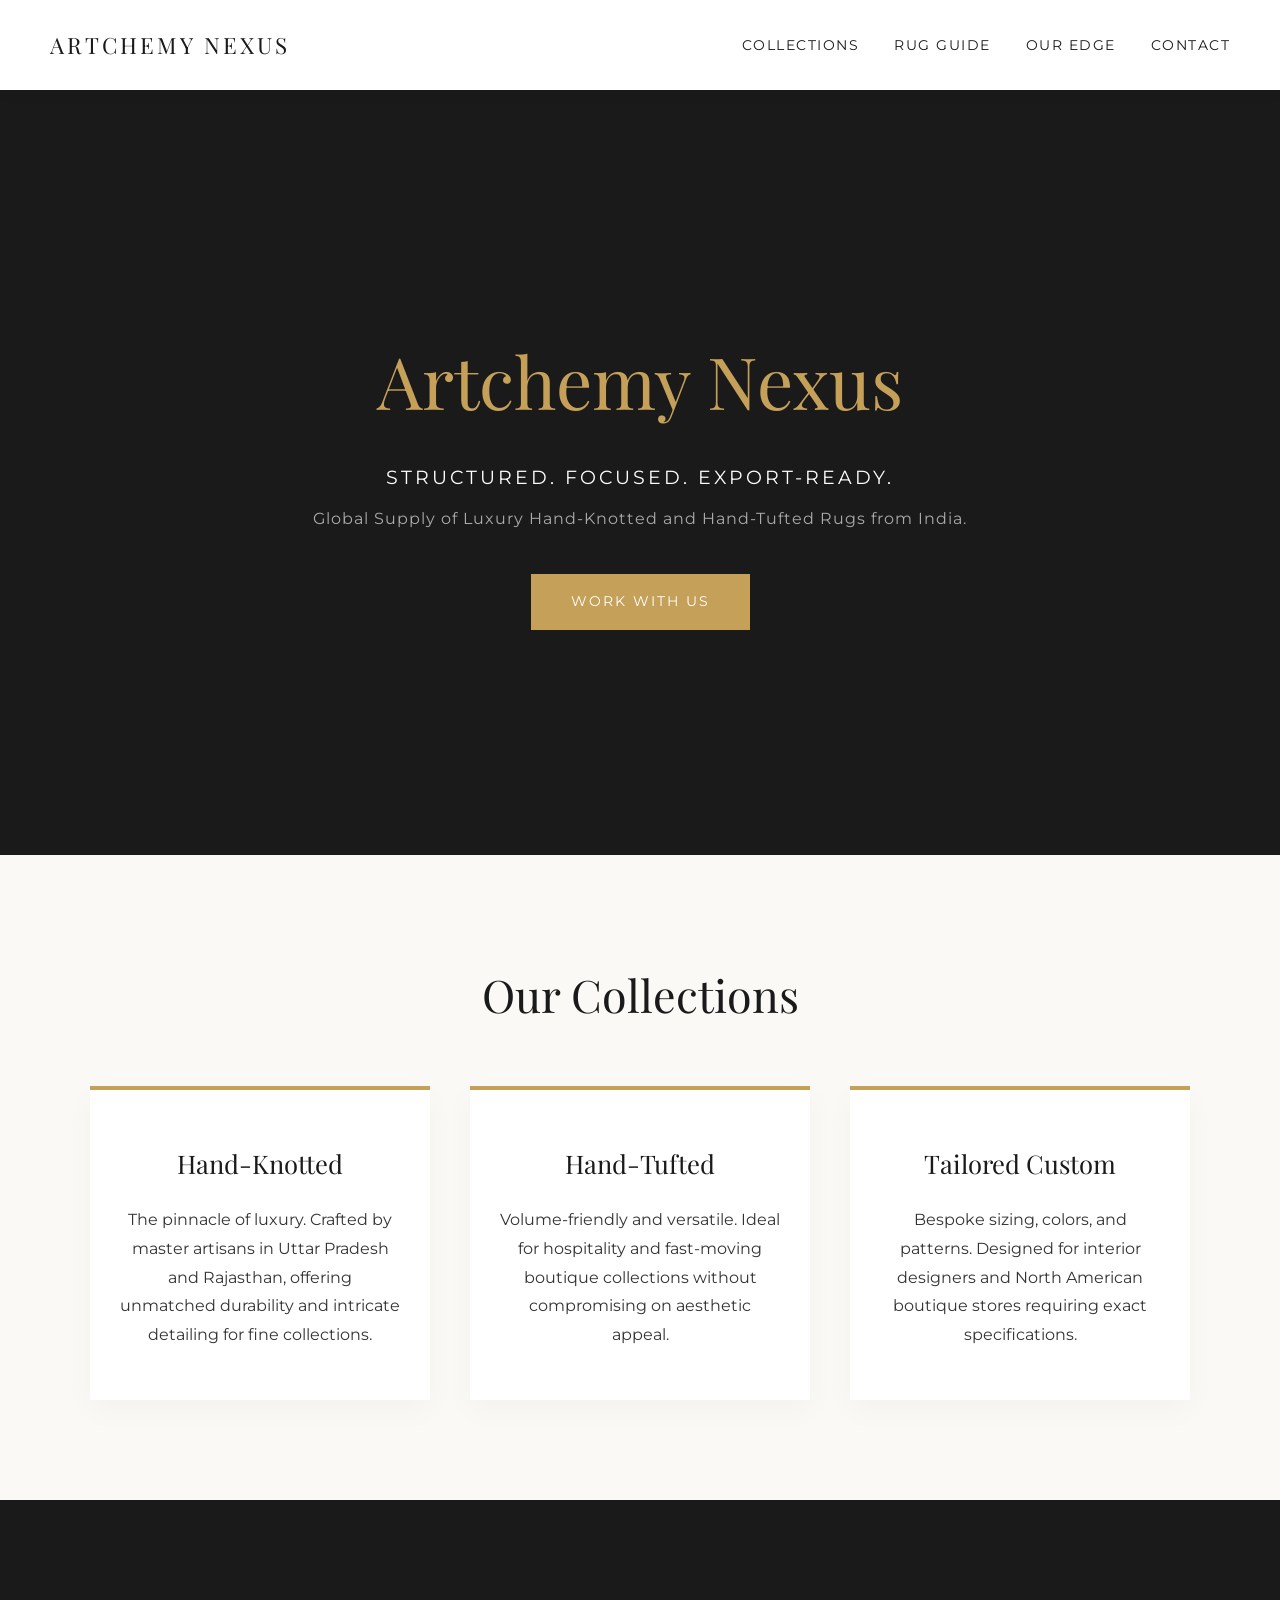
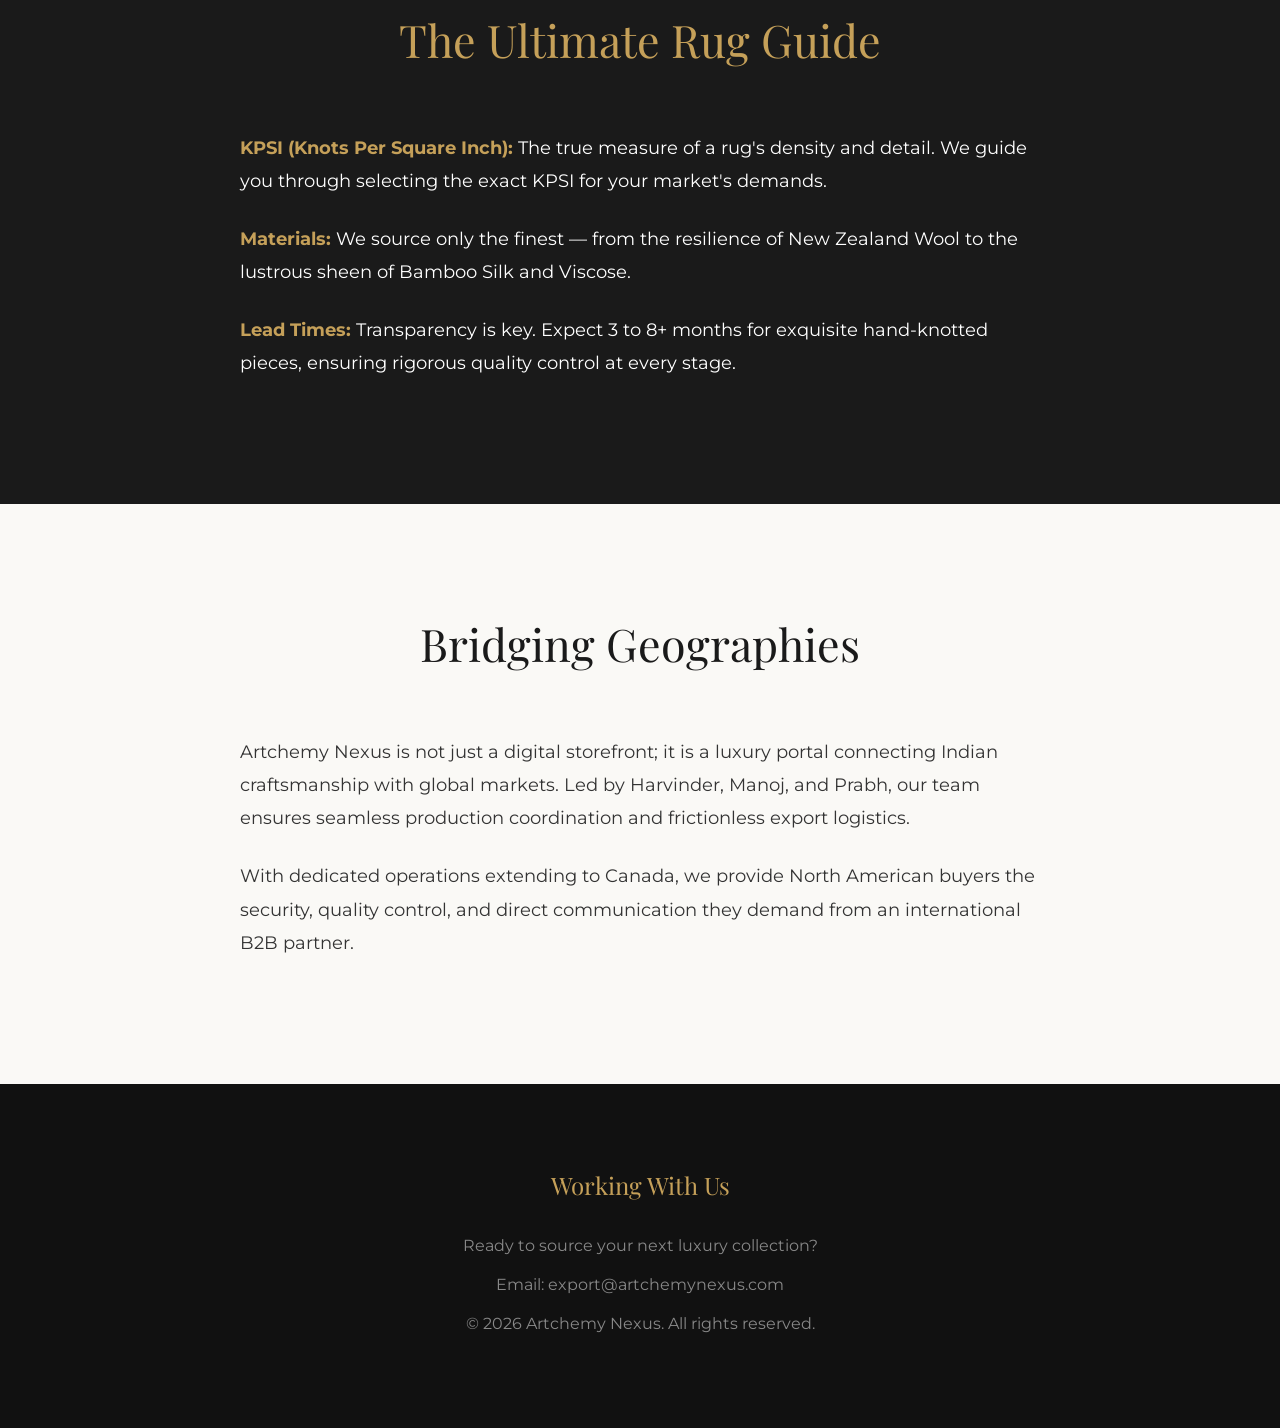
==== index.html @ a1b7ab69 "Added website code" ====
<!DOCTYPE html>
<html lang="en">
<head>
    <meta charset="UTF-8">
    <meta name="viewport" content="width=device-width, initial-scale=1.0">
    <title>Artchemy Nexus | Luxury Carpets & Rugs Exporter</title>
    <link rel="stylesheet" href="style.css">
    <link href="https://fonts.googleapis.com/css2?family=Playfair+Display:ital,wght@0,400;0,600;1,400&family=Montserrat:wght@300;400;500&display=swap" rel="stylesheet">
</head>
<body>
    <!-- Navigation Bar -->
    <nav class="navbar">
        <div class="logo">ARTCHEMY NEXUS</div>
        <ul class="nav-links">
            <li><a href="#collections">Collections</a></li>
            <li><a href="#guide">Rug Guide</a></li>
            <li><a href="#about">Our Edge</a></li>
            <li><a href="#contact">Contact</a></li>
        </ul>
    </nav>

    <!-- Hero Section -->
    <header class="hero">
        <div class="hero-content">
            <h1>Artchemy Nexus</h1>
            <p>Structured. Focused. Export-Ready.</p>
            <p class="subtitle">Global Supply of Luxury Hand-Knotted and Hand-Tufted Rugs from India.</p>
            <a href="#contact" class="btn">Work With Us</a>
        </div>
    </header>

    <!-- Collections Section -->
    <section id="collections" class="section">
        <h2 class="section-title">Our Collections</h2>
        <div class="grid">
            <div class="card">
                <h3>Hand-Knotted</h3>
                <p>The pinnacle of luxury. Crafted by master artisans in Uttar Pradesh and Rajasthan, offering unmatched durability and intricate detailing for fine collections.</p>
            </div>
            <div class="card">
                <h3>Hand-Tufted</h3>
                <p>Volume-friendly and versatile. Ideal for hospitality and fast-moving boutique collections without compromising on aesthetic appeal.</p>
            </div>
            <div class="card">
                <h3>Tailored Custom</h3>
                <p>Bespoke sizing, colors, and patterns. Designed for interior designers and North American boutique stores requiring exact specifications.</p>
            </div>
        </div>
    </section>

    <!-- The Guide Section -->
    <section id="guide" class="section dark-bg">
        <h2 class="section-title">The Ultimate Rug Guide</h2>
        <div class="guide-content">
            <p><strong>KPSI (Knots Per Square Inch):</strong> The true measure of a rug's density and detail. We guide you through selecting the exact KPSI for your market's demands.</p>
            <p><strong>Materials:</strong> We source only the finest — from the resilience of New Zealand Wool to the lustrous sheen of Bamboo Silk and Viscose.</p>
            <p><strong>Lead Times:</strong> Transparency is key. Expect 3 to 8+ months for exquisite hand-knotted pieces, ensuring rigorous quality control at every stage.</p>
        </div>
    </section>

    <!-- About Section -->
    <section id="about" class="section">
        <h2 class="section-title">Bridging Geographies</h2>
        <div class="about-content">
            <p>Artchemy Nexus is not just a digital storefront; it is a luxury portal connecting Indian craftsmanship with global markets. Led by Harvinder, Manoj, and Prabh, our team ensures seamless production coordination and frictionless export logistics.</p>
            <p>With dedicated operations extending to Canada, we provide North American buyers the security, quality control, and direct communication they demand from an international B2B partner.</p>
        </div>
    </section>

    <!-- Footer / Contact -->
    <footer id="contact" class="footer">
        <h2>Working With Us</h2>
        <p>Ready to source your next luxury collection?</p>
        <p>Email: export@artchemynexus.com</p>
        <p>&copy; 2026 Artchemy Nexus. All rights reserved.</p>
    </footer>
</body>
</html>
---- style.css ----
/* Core Settings */
:root {
    --primary: #1a1a1a;
    --gold: #c5a059;
    --bg-light: #faf9f6;
    --text-dark: #333333;
}

* {
    margin: 0;
    padding: 0;
    box-sizing: border-box;
    scroll-behavior: smooth;
}

body {
    font-family: 'Montserrat', sans-serif;
    color: var(--text-dark);
    background-color: var(--bg-light);
    line-height: 1.8;
}

h1, h2, h3, .logo {
    font-family: 'Playfair Display', serif;
    font-weight: 400;
}

/* Navigation */
.navbar {
    display: flex;
    justify-content: space-between;
    align-items: center;
    padding: 25px 50px;
    background-color: #fff;
    position: sticky;
    top: 0;
    z-index: 1000;
    box-shadow: 0 2px 15px rgba(0,0,0,0.05);
}

.logo {
    font-size: 1.4rem;
    letter-spacing: 3px;
    color: var(--primary);
}

.nav-links {
    list-style: none;
    display: flex;
    gap: 35px;
}

.nav-links a {
    text-decoration: none;
    color: var(--primary);
    font-size: 0.85rem;
    text-transform: uppercase;
    letter-spacing: 1.5px;
    transition: color 0.3s;
}

.nav-links a:hover { color: var(--gold); }

/* Hero Section */
.hero {
    height: 85vh;
    background-color: var(--primary);
    color: #fff;
    display: flex;
    align-items: center;
    justify-content: center;
    text-align: center;
    padding: 20px;
}

.hero-content h1 {
    font-size: 4.5rem;
    margin-bottom: 15px;
    color: var(--gold);
}

.hero-content p {
    font-size: 1.2rem;
    margin-bottom: 10px;
    letter-spacing: 3px;
    text-transform: uppercase;
}

.hero-content .subtitle {
    font-size: 1rem;
    margin-bottom: 40px;
    color: #aaaaaa;
    letter-spacing: 1px;
    text-transform: none;
}

.btn {
    display: inline-block;
    padding: 15px 40px;
    background-color: var(--gold);
    color: #fff;
    text-decoration: none;
    text-transform: uppercase;
    letter-spacing: 2px;
    font-size: 0.9rem;
    transition: background 0.3s;
}

.btn:hover { background-color: #a68446; }

/* General Sections */
.section {
    padding: 100px 50px;
    max-width: 1200px;
    margin: 0 auto;
    text-align: center;
}

.section-title {
    font-size: 2.8rem;
    margin-bottom: 50px;
    color: var(--primary);
}

.dark-bg {
    background-color: var(--primary);
    color: #fff;
    max-width: 100%;
}

.dark-bg .section-title { color: var(--gold); }

/* Layout Grid */
.grid {
    display: flex;
    gap: 40px;
    justify-content: center;
    flex-wrap: wrap;
}

.card {
    background: #fff;
    padding: 50px 30px;
    flex: 1;
    min-width: 300px;
    box-shadow: 0 10px 30px rgba(0,0,0,0.03);
    border-top: 4px solid var(--gold);
    transition: transform 0.3s;
}

.card:hover { transform: translateY(-5px); }

.card h3 {
    font-size: 1.6rem;
    margin-bottom: 20px;
    color: var(--primary);
}

/* Content Blocks */
.guide-content, .about-content {
    max-width: 800px;
    margin: 0 auto;
    text-align: left;
}

.guide-content p, .about-content p {
    margin-bottom: 25px;
    font-size: 1.15rem;
}

.guide-content strong { color: var(--gold); }

/* Footer */
.footer {
    background-color: #111;
    color: #fff;
    text-align: center;
    padding: 80px 20px;
}

.footer h2 {
    color: var(--gold);
    margin-bottom: 25px;
}

.footer p { color: #888; margin-bottom: 10px; }

/* Mobile Formatting */
@media (max-width: 768px) {
    .navbar { flex-direction: column; gap: 20px; padding: 20px; }
    .hero-content h1 { font-size: 3rem; }
    .section { padding: 60px 20px; }
}
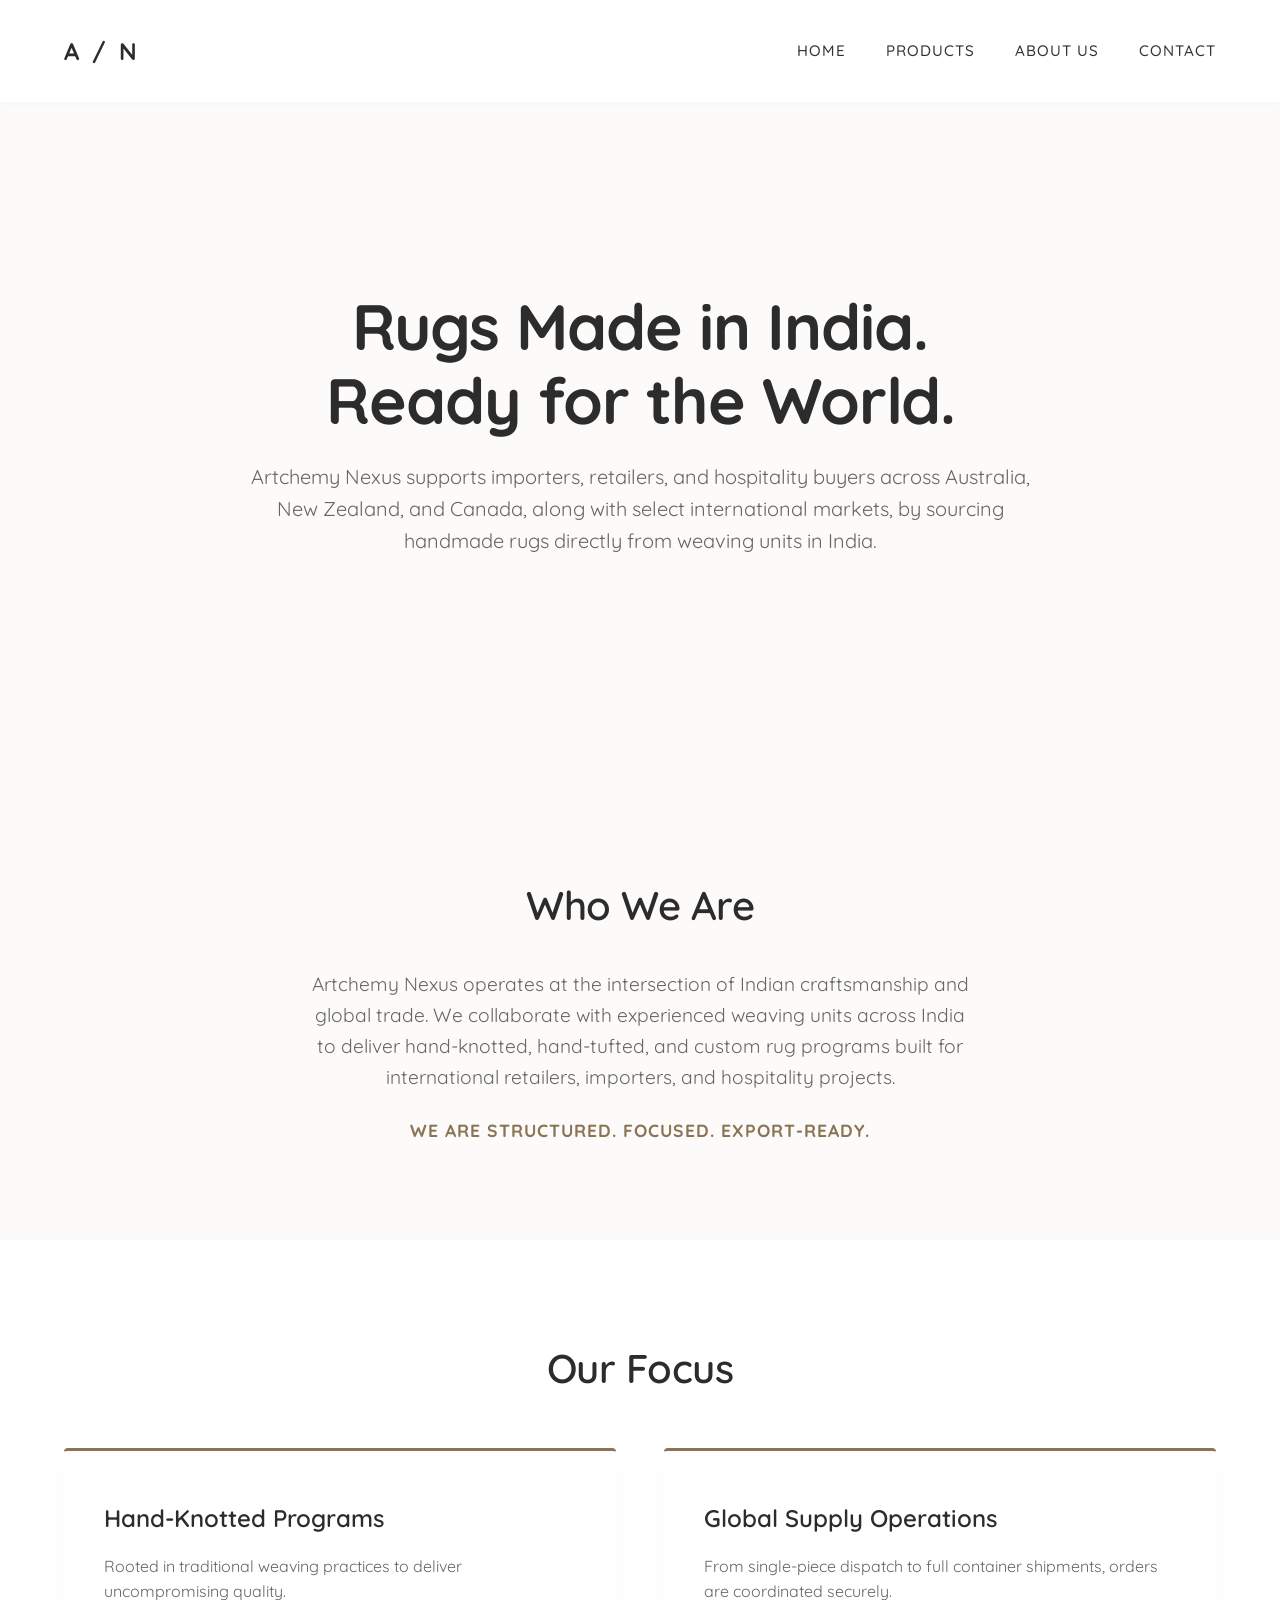
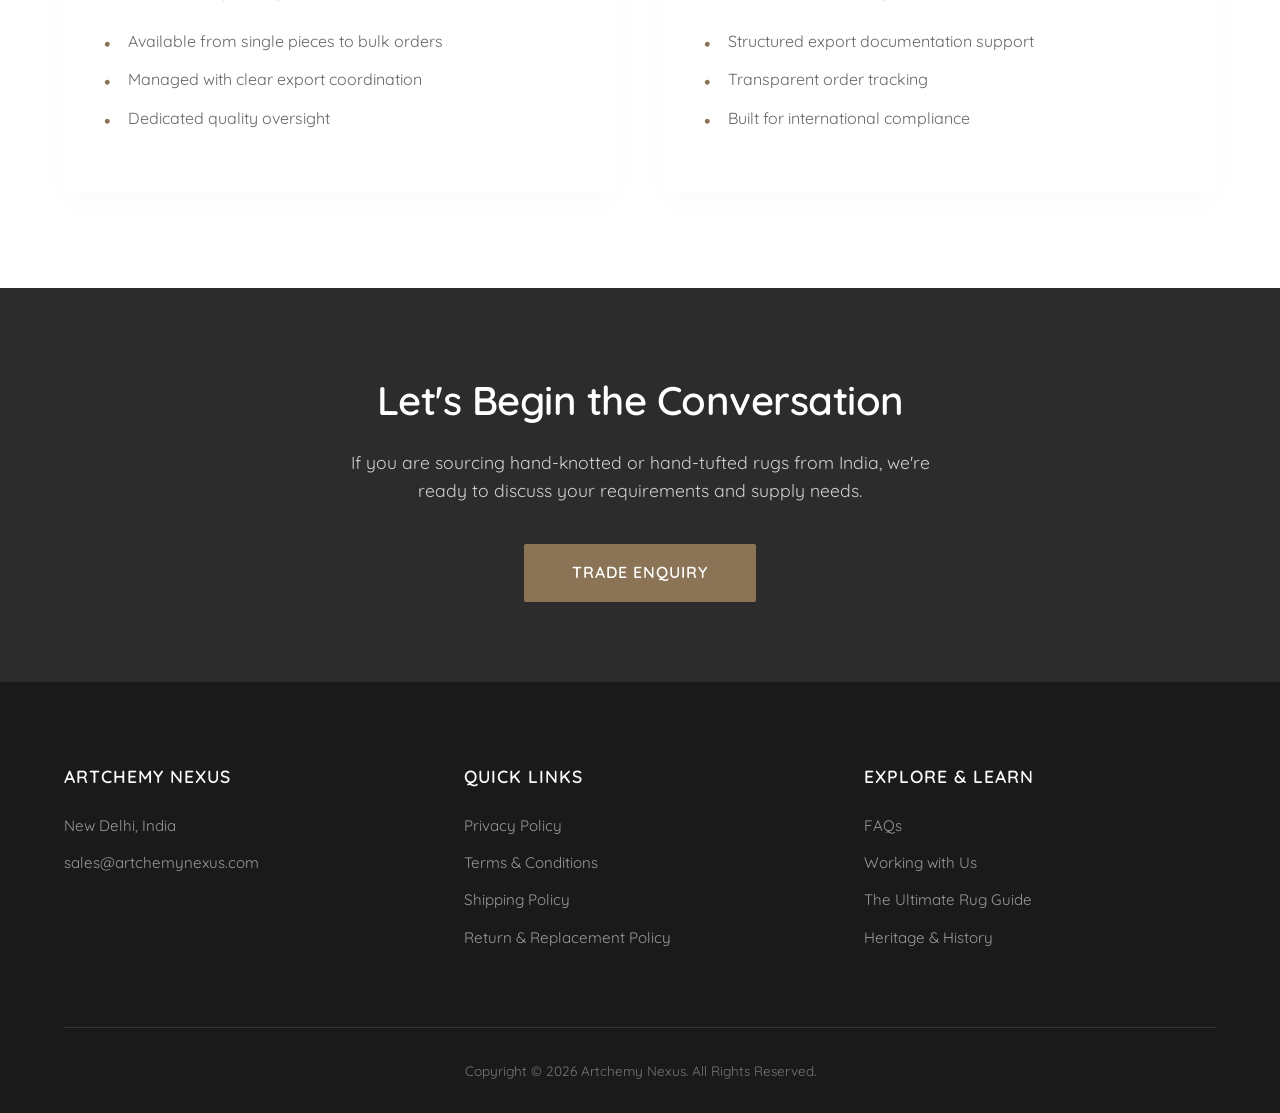
==== commit 419b00d2: "About page Homepage" ====
--- a/index.html
+++ b/index.html
@@ -3,76 +3,342 @@
 <head>
     <meta charset="UTF-8">
     <meta name="viewport" content="width=device-width, initial-scale=1.0">
-    <title>Artchemy Nexus | Luxury Carpets & Rugs Exporter</title>
-    <link rel="stylesheet" href="style.css">
-    <link href="https://fonts.googleapis.com/css2?family=Playfair+Display:ital,wght@0,400;0,600;1,400&family=Montserrat:wght@300;400;500&display=swap" rel="stylesheet">
+    <title>Indian Carpet & Rug Exporter | Artchemy Nexus</title>
+    
+    <link rel="preconnect" href="https://fonts.googleapis.com">
+    <link rel="preconnect" href="https://fonts.gstatic.com" crossorigin>
+    <link href="https://fonts.googleapis.com/css2?family=Quicksand:wght@300;400;500;600;700&display=swap" rel="stylesheet">
+    
+    <style>
+        /* Base Variables for a Luxury Aesthetic */
+        :root {
+            --primary-color: #2c2c2c; /* Deep Charcoal */
+            --secondary-color: #fcfbf9; /* Warm Off-White */
+            --accent-color: #8b7355; /* Sophisticated Bronze/Gold */
+            --text-color: #333333;
+            --light-text: #666666;
+        }
+
+        * {
+            margin: 0;
+            padding: 0;
+            box-sizing: border-box;
+            font-family: 'Quicksand', sans-serif;
+        }
+
+        body {
+            background-color: var(--secondary-color);
+            color: var(--text-color);
+            line-height: 1.6;
+            -webkit-font-smoothing: antialiased;
+        }
+
+        /* Navigation */
+        header {
+            display: flex;
+            justify-content: space-between;
+            align-items: center;
+            padding: 2rem 5%;
+            background-color: #ffffff;
+            box-shadow: 0 1px 5px rgba(0,0,0,0.03);
+            position: sticky;
+            top: 0;
+            z-index: 1000;
+        }
+
+        .logo {
+            font-size: 1.5rem;
+            font-weight: 700;
+            letter-spacing: 3px;
+            color: var(--primary-color);
+            text-decoration: none;
+        }
+
+        nav ul {
+            display: flex;
+            list-style: none;
+            gap: 2.5rem;
+        }
+
+        nav a {
+            text-decoration: none;
+            color: var(--text-color);
+            font-weight: 500;
+            font-size: 0.95rem;
+            text-transform: uppercase;
+            letter-spacing: 1px;
+            transition: color 0.3s ease;
+        }
+
+        nav a:hover {
+            color: var(--accent-color);
+        }
+
+        /* Hero Section */
+        .hero {
+            height: 75vh;
+            display: flex;
+            flex-direction: column;
+            justify-content: center;
+            align-items: center;
+            text-align: center;
+            padding: 0 5%;
+            /* A subtle gradient overlay - you can add a background image of your rugs in the URL below */
+            background: linear-gradient(rgba(252, 251, 249, 0.85), rgba(252, 251, 249, 0.85)), url('hero-bg.jpg') center/cover;
+        }
+
+        .hero h1 {
+            font-size: 4rem;
+            font-weight: 700;
+            color: var(--primary-color);
+            margin-bottom: 1.5rem;
+            max-width: 900px;
+            line-height: 1.15;
+            letter-spacing: -1px;
+        }
+
+        .hero p {
+            font-size: 1.25rem;
+            font-weight: 400;
+            color: var(--light-text);
+            max-width: 800px;
+            margin-bottom: 2rem;
+        }
+
+        /* Standard Sections */
+        section {
+            padding: 6rem 5%;
+        }
+
+        h2 {
+            font-size: 2.5rem;
+            font-weight: 600;
+            margin-bottom: 2rem;
+            color: var(--primary-color);
+            text-align: center;
+            letter-spacing: -0.5px;
+        }
+
+        h3 {
+            font-size: 1.5rem;
+            font-weight: 600;
+            margin-bottom: 1rem;
+            color: var(--primary-color);
+        }
+
+        .text-center {
+            text-align: center;
+            max-width: 800px;
+            margin: 0 auto;
+        }
+
+        /* Features/Focus Grid */
+        .features-grid {
+            display: grid;
+            grid-template-columns: repeat(auto-fit, minmax(350px, 1fr));
+            gap: 3rem;
+            margin-top: 3rem;
+            max-width: 1200px;
+            margin-inline: auto;
+        }
+
+        .feature-card {
+            background: #ffffff;
+            padding: 3rem 2.5rem;
+            border-radius: 4px;
+            box-shadow: 0 10px 30px rgba(0,0,0,0.02);
+            border-top: 3px solid var(--accent-color);
+            transition: transform 0.3s ease;
+        }
+
+        .feature-card:hover {
+            transform: translateY(-5px);
+        }
+
+        .feature-card ul {
+            list-style-type: none;
+            margin-top: 1.5rem;
+            color: var(--light-text);
+        }
+
+        .feature-card li {
+            margin-bottom: 0.8rem;
+            position: relative;
+            padding-left: 1.5rem;
+        }
+
+        .feature-card li::before {
+            content: "•";
+            color: var(--accent-color);
+            position: absolute;
+            left: 0;
+            font-size: 1.2rem;
+        }
+
+        /* Call to Action Section */
+        .cta-section {
+            background-color: var(--primary-color);
+            color: #ffffff;
+            text-align: center;
+            padding: 5rem 5%;
+        }
+
+        .cta-section h2 {
+            color: #ffffff;
+            margin-bottom: 1rem;
+        }
+
+        .cta-section p {
+            color: #d1d1d1;
+            font-size: 1.1rem;
+            max-width: 600px;
+            margin: 0 auto 2.5rem;
+        }
+
+        .btn {
+            display: inline-block;
+            padding: 1rem 3rem;
+            background-color: var(--accent-color);
+            color: #ffffff;
+            text-decoration: none;
+            font-weight: 600;
+            letter-spacing: 1px;
+            text-transform: uppercase;
+            border-radius: 2px;
+            transition: background-color 0.3s ease;
+        }
+
+        .btn:hover {
+            background-color: #725e44;
+        }
+
+        /* Footer */
+        footer {
+            background-color: #1a1a1a;
+            color: #ffffff;
+            padding: 5rem 5% 2rem;
+        }
+
+        .footer-grid {
+            display: grid;
+            grid-template-columns: repeat(auto-fit, minmax(200px, 1fr));
+            gap: 3rem;
+            max-width: 1200px;
+            margin: 0 auto 4rem;
+        }
+
+        .footer-col h4 {
+            font-size: 1.1rem;
+            font-weight: 600;
+            margin-bottom: 1.5rem;
+            color: var(--secondary-color);
+            letter-spacing: 1px;
+            text-transform: uppercase;
+        }
+
+        .footer-col a, .footer-col p {
+            color: #999999;
+            text-decoration: none;
+            display: block;
+            margin-bottom: 0.8rem;
+            font-size: 0.95rem;
+            transition: color 0.3s ease;
+        }
+
+        .footer-col a:hover {
+            color: var(--accent-color);
+        }
+
+        .copyright {
+            text-align: center;
+            padding-top: 2rem;
+            border-top: 1px solid #333333;
+            color: #777777;
+            font-size: 0.85rem;
+        }
+    </style>
 </head>
 <body>
-    <!-- Navigation Bar -->
-    <nav class="navbar">
-        <div class="logo">ARTCHEMY NEXUS</div>
-        <ul class="nav-links">
-            <li><a href="#collections">Collections</a></li>
-            <li><a href="#guide">Rug Guide</a></li>
-            <li><a href="#about">Our Edge</a></li>
-            <li><a href="#contact">Contact</a></li>
-        </ul>
-    </nav>
-
-    <!-- Hero Section -->
-    <header class="hero">
-        <div class="hero-content">
-            <h1>Artchemy Nexus</h1>
-            <p>Structured. Focused. Export-Ready.</p>
-            <p class="subtitle">Global Supply of Luxury Hand-Knotted and Hand-Tufted Rugs from India.</p>
-            <a href="#contact" class="btn">Work With Us</a>
-        </div>
+
+    <header>
+        <a href="#" class="logo">A / N</a>
+        <nav>
+            <ul>
+                <li><a href="#">Home</a></li>
+                <li><a href="#">Products</a></li>
+                <li><a href="#">About Us</a></li>
+                <li><a href="#">Contact</a></li>
+            </ul>
+        </nav>
     </header>
 
-    <!-- Collections Section -->
-    <section id="collections" class="section">
-        <h2 class="section-title">Our Collections</h2>
-        <div class="grid">
-            <div class="card">
-                <h3>Hand-Knotted</h3>
-                <p>The pinnacle of luxury. Crafted by master artisans in Uttar Pradesh and Rajasthan, offering unmatched durability and intricate detailing for fine collections.</p>
-            </div>
-            <div class="card">
-                <h3>Hand-Tufted</h3>
-                <p>Volume-friendly and versatile. Ideal for hospitality and fast-moving boutique collections without compromising on aesthetic appeal.</p>
-            </div>
-            <div class="card">
-                <h3>Tailored Custom</h3>
-                <p>Bespoke sizing, colors, and patterns. Designed for interior designers and North American boutique stores requiring exact specifications.</p>
+    <section class="hero">
+        <h1>Rugs Made in India.<br>Ready for the World.</h1>
+        <p>Artchemy Nexus supports importers, retailers, and hospitality buyers across Australia, New Zealand, and Canada, along with select international markets, by sourcing handmade rugs directly from weaving units in India.</p>
+    </section>
+
+    <section id="about" class="text-center">
+        <h2>Who We Are</h2>
+        <p style="color: var(--light-text); font-size: 1.2rem; margin-bottom: 1.5rem;">Artchemy Nexus operates at the intersection of Indian craftsmanship and global trade. We collaborate with experienced weaving units across India to deliver hand-knotted, hand-tufted, and custom rug programs built for international retailers, importers, and hospitality projects.</p>
+        <p style="font-weight: 700; color: var(--accent-color); font-size: 1.1rem; letter-spacing: 1px; text-transform: uppercase;">We are structured. Focused. Export-ready.</p>
+    </section>
+
+    <section id="focus" style="background-color: #ffffff;">
+        <h2>Our Focus</h2>
+        <div class="features-grid">
+            <div class="feature-card">
+                <h3>Hand-Knotted Programs</h3>
+                <p style="color: var(--light-text); margin-bottom: 1rem;">Rooted in traditional weaving practices to deliver uncompromising quality.</p>
+                <ul>
+                    <li>Available from single pieces to bulk orders</li>
+                    <li>Managed with clear export coordination</li>
+                    <li>Dedicated quality oversight</li>
+                </ul>
+            </div>
+            <div class="feature-card">
+                <h3>Global Supply Operations</h3>
+                <p style="color: var(--light-text); margin-bottom: 1rem;">From single-piece dispatch to full container shipments, orders are coordinated securely.</p>
+                <ul>
+                    <li>Structured export documentation support</li>
+                    <li>Transparent order tracking</li>
+                    <li>Built for international compliance</li>
+                </ul>
             </div>
         </div>
     </section>
 
-    <!-- The Guide Section -->
-    <section id="guide" class="section dark-bg">
-        <h2 class="section-title">The Ultimate Rug Guide</h2>
-        <div class="guide-content">
-            <p><strong>KPSI (Knots Per Square Inch):</strong> The true measure of a rug's density and detail. We guide you through selecting the exact KPSI for your market's demands.</p>
-            <p><strong>Materials:</strong> We source only the finest — from the resilience of New Zealand Wool to the lustrous sheen of Bamboo Silk and Viscose.</p>
-            <p><strong>Lead Times:</strong> Transparency is key. Expect 3 to 8+ months for exquisite hand-knotted pieces, ensuring rigorous quality control at every stage.</p>
+    <section class="cta-section">
+        <h2>Let's Begin the Conversation</h2>
+        <p>If you are sourcing hand-knotted or hand-tufted rugs from India, we're ready to discuss your requirements and supply needs.</p>
+        <a href="mailto:sales@artchemynexus.com" class="btn">Trade Enquiry</a>
+    </section>
+
+    <footer>
+        <div class="footer-grid">
+            <div class="footer-col">
+                <h4>Artchemy Nexus</h4>
+                <p>New Delhi, India</p>
+                <p>sales@artchemynexus.com</p>
+            </div>
+            <div class="footer-col">
+                <h4>Quick Links</h4>
+                <a href="#">Privacy Policy</a>
+                <a href="#">Terms & Conditions</a>
+                <a href="#">Shipping Policy</a>
+                <a href="#">Return & Replacement Policy</a>
+            </div>
+            <div class="footer-col">
+                <h4>Explore & Learn</h4>
+                <a href="#">FAQs</a>
+                <a href="#">Working with Us</a>
+                <a href="#">The Ultimate Rug Guide</a>
+                <a href="#">Heritage & History</a>
+            </div>
         </div>
-    </section>
-
-    <!-- About Section -->
-    <section id="about" class="section">
-        <h2 class="section-title">Bridging Geographies</h2>
-        <div class="about-content">
-            <p>Artchemy Nexus is not just a digital storefront; it is a luxury portal connecting Indian craftsmanship with global markets. Led by Harvinder, Manoj, and Prabh, our team ensures seamless production coordination and frictionless export logistics.</p>
-            <p>With dedicated operations extending to Canada, we provide North American buyers the security, quality control, and direct communication they demand from an international B2B partner.</p>
+        <div class="copyright">
+            <p>Copyright &copy; 2026 Artchemy Nexus. All Rights Reserved.</p>
         </div>
-    </section>
-
-    <!-- Footer / Contact -->
-    <footer id="contact" class="footer">
-        <h2>Working With Us</h2>
-        <p>Ready to source your next luxury collection?</p>
-        <p>Email: export@artchemynexus.com</p>
-        <p>&copy; 2026 Artchemy Nexus. All rights reserved.</p>
     </footer>
+
 </body>
 </html>
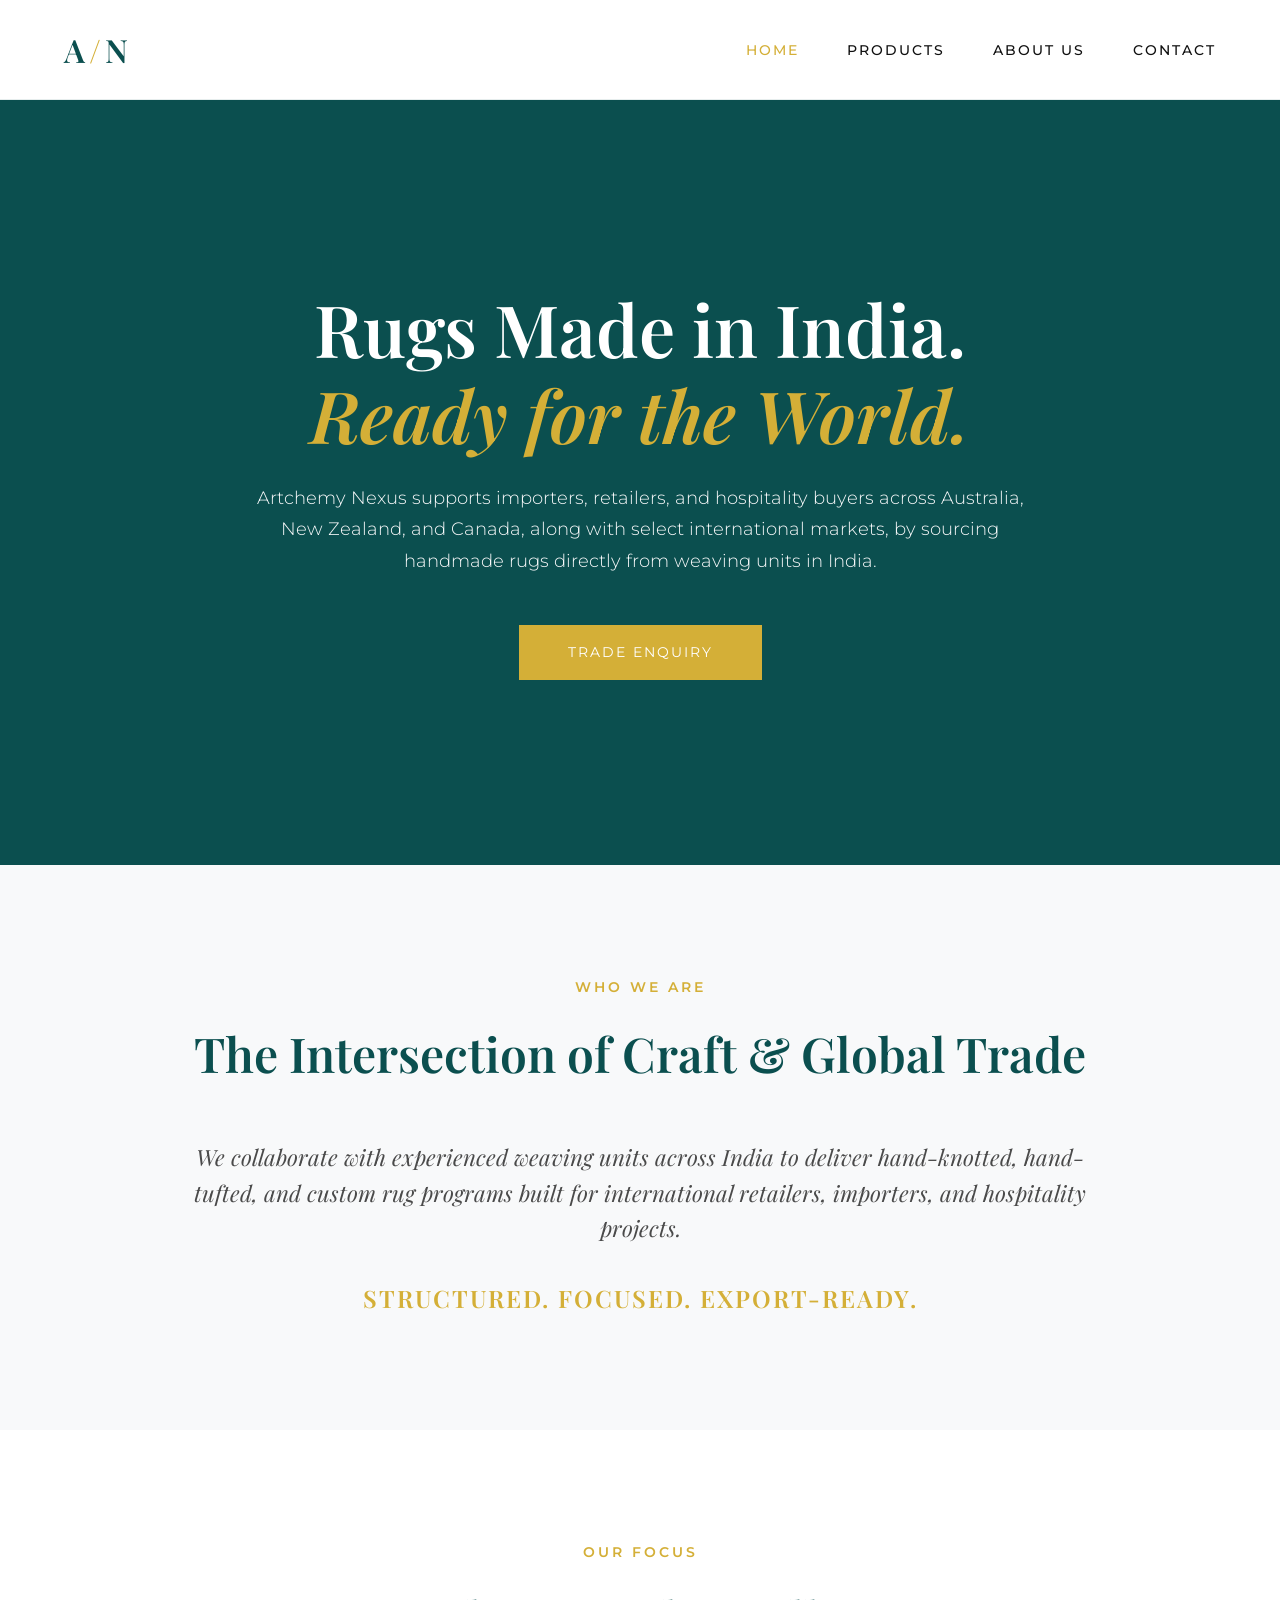
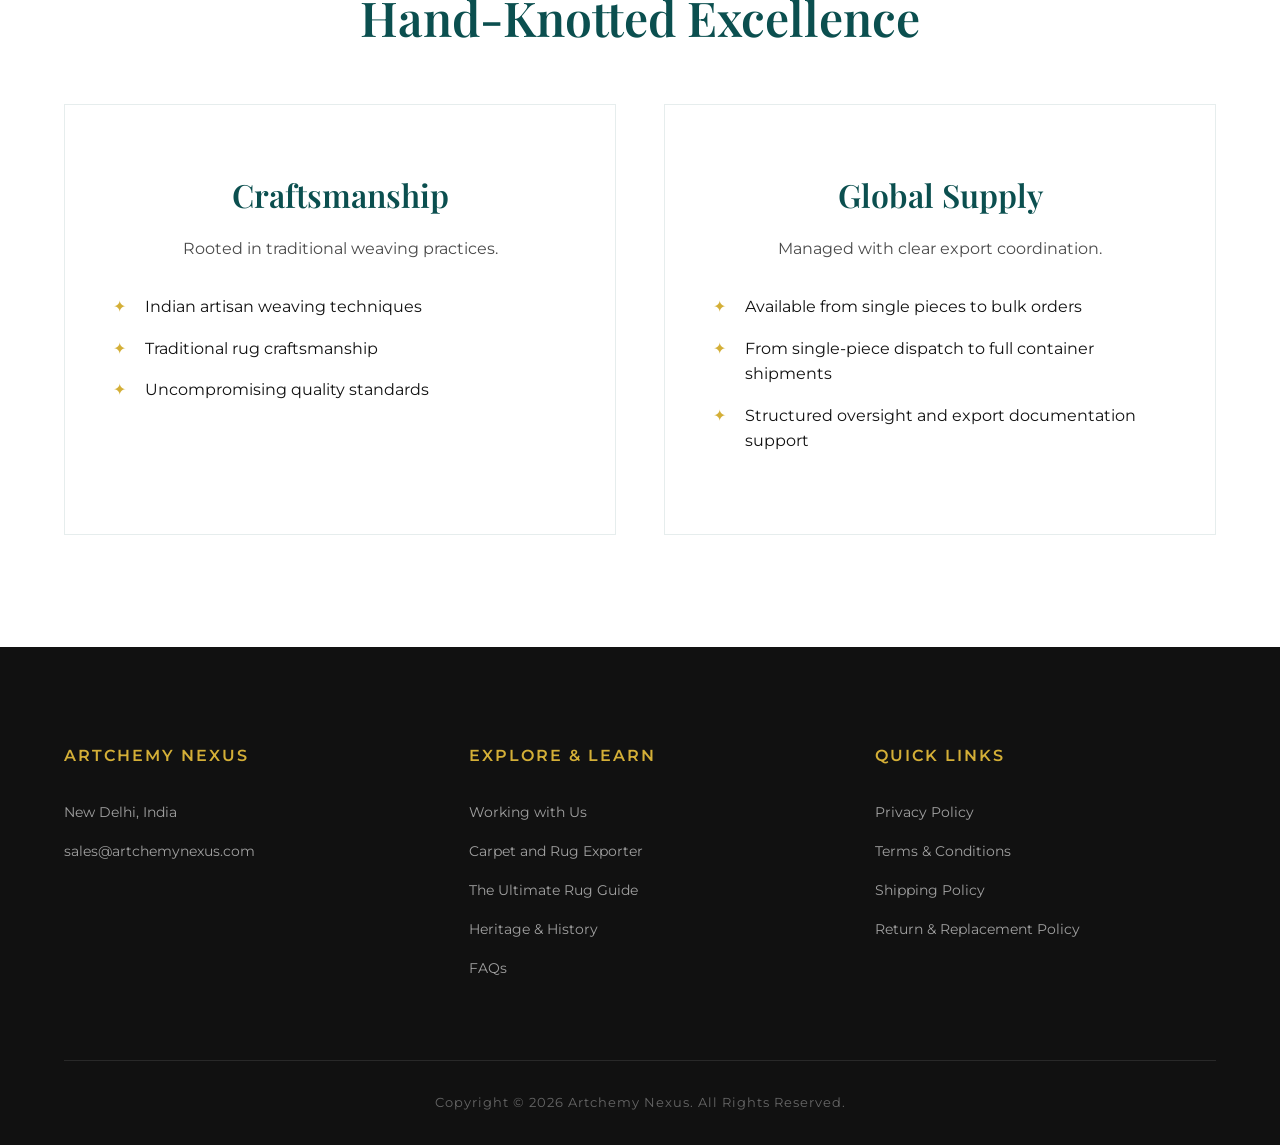
==== commit 2efce322: "new homepage after new style.css file" ====
--- a/index.html
+++ b/index.html
@@ -5,320 +5,87 @@
     <meta name="viewport" content="width=device-width, initial-scale=1.0">
     <title>Indian Carpet & Rug Exporter | Artchemy Nexus</title>
     
+    <!-- Luxury Fonts Import (Playfair Display & Montserrat) -->
     <link rel="preconnect" href="https://fonts.googleapis.com">
     <link rel="preconnect" href="https://fonts.gstatic.com" crossorigin>
-    <link href="https://fonts.googleapis.com/css2?family=Quicksand:wght@300;400;500;600;700&display=swap" rel="stylesheet">
+    <link href="https://fonts.googleapis.com/css2?family=Montserrat:wght@300;400;500;600&family=Playfair+Display:ital,wght@0,400;0,600;0,700;1,600&display=swap" rel="stylesheet">
     
-    <style>
-        /* Base Variables for a Luxury Aesthetic */
-        :root {
-            --primary-color: #2c2c2c; /* Deep Charcoal */
-            --secondary-color: #fcfbf9; /* Warm Off-White */
-            --accent-color: #8b7355; /* Sophisticated Bronze/Gold */
-            --text-color: #333333;
-            --light-text: #666666;
-        }
-
-        * {
-            margin: 0;
-            padding: 0;
-            box-sizing: border-box;
-            font-family: 'Quicksand', sans-serif;
-        }
-
-        body {
-            background-color: var(--secondary-color);
-            color: var(--text-color);
-            line-height: 1.6;
-            -webkit-font-smoothing: antialiased;
-        }
-
-        /* Navigation */
-        header {
-            display: flex;
-            justify-content: space-between;
-            align-items: center;
-            padding: 2rem 5%;
-            background-color: #ffffff;
-            box-shadow: 0 1px 5px rgba(0,0,0,0.03);
-            position: sticky;
-            top: 0;
-            z-index: 1000;
-        }
-
-        .logo {
-            font-size: 1.5rem;
-            font-weight: 700;
-            letter-spacing: 3px;
-            color: var(--primary-color);
-            text-decoration: none;
-        }
-
-        nav ul {
-            display: flex;
-            list-style: none;
-            gap: 2.5rem;
-        }
-
-        nav a {
-            text-decoration: none;
-            color: var(--text-color);
-            font-weight: 500;
-            font-size: 0.95rem;
-            text-transform: uppercase;
-            letter-spacing: 1px;
-            transition: color 0.3s ease;
-        }
-
-        nav a:hover {
-            color: var(--accent-color);
-        }
-
-        /* Hero Section */
-        .hero {
-            height: 75vh;
-            display: flex;
-            flex-direction: column;
-            justify-content: center;
-            align-items: center;
-            text-align: center;
-            padding: 0 5%;
-            /* A subtle gradient overlay - you can add a background image of your rugs in the URL below */
-            background: linear-gradient(rgba(252, 251, 249, 0.85), rgba(252, 251, 249, 0.85)), url('hero-bg.jpg') center/cover;
-        }
-
-        .hero h1 {
-            font-size: 4rem;
-            font-weight: 700;
-            color: var(--primary-color);
-            margin-bottom: 1.5rem;
-            max-width: 900px;
-            line-height: 1.15;
-            letter-spacing: -1px;
-        }
-
-        .hero p {
-            font-size: 1.25rem;
-            font-weight: 400;
-            color: var(--light-text);
-            max-width: 800px;
-            margin-bottom: 2rem;
-        }
-
-        /* Standard Sections */
-        section {
-            padding: 6rem 5%;
-        }
-
-        h2 {
-            font-size: 2.5rem;
-            font-weight: 600;
-            margin-bottom: 2rem;
-            color: var(--primary-color);
-            text-align: center;
-            letter-spacing: -0.5px;
-        }
-
-        h3 {
-            font-size: 1.5rem;
-            font-weight: 600;
-            margin-bottom: 1rem;
-            color: var(--primary-color);
-        }
-
-        .text-center {
-            text-align: center;
-            max-width: 800px;
-            margin: 0 auto;
-        }
-
-        /* Features/Focus Grid */
-        .features-grid {
-            display: grid;
-            grid-template-columns: repeat(auto-fit, minmax(350px, 1fr));
-            gap: 3rem;
-            margin-top: 3rem;
-            max-width: 1200px;
-            margin-inline: auto;
-        }
-
-        .feature-card {
-            background: #ffffff;
-            padding: 3rem 2.5rem;
-            border-radius: 4px;
-            box-shadow: 0 10px 30px rgba(0,0,0,0.02);
-            border-top: 3px solid var(--accent-color);
-            transition: transform 0.3s ease;
-        }
-
-        .feature-card:hover {
-            transform: translateY(-5px);
-        }
-
-        .feature-card ul {
-            list-style-type: none;
-            margin-top: 1.5rem;
-            color: var(--light-text);
-        }
-
-        .feature-card li {
-            margin-bottom: 0.8rem;
-            position: relative;
-            padding-left: 1.5rem;
-        }
-
-        .feature-card li::before {
-            content: "•";
-            color: var(--accent-color);
-            position: absolute;
-            left: 0;
-            font-size: 1.2rem;
-        }
-
-        /* Call to Action Section */
-        .cta-section {
-            background-color: var(--primary-color);
-            color: #ffffff;
-            text-align: center;
-            padding: 5rem 5%;
-        }
-
-        .cta-section h2 {
-            color: #ffffff;
-            margin-bottom: 1rem;
-        }
-
-        .cta-section p {
-            color: #d1d1d1;
-            font-size: 1.1rem;
-            max-width: 600px;
-            margin: 0 auto 2.5rem;
-        }
-
-        .btn {
-            display: inline-block;
-            padding: 1rem 3rem;
-            background-color: var(--accent-color);
-            color: #ffffff;
-            text-decoration: none;
-            font-weight: 600;
-            letter-spacing: 1px;
-            text-transform: uppercase;
-            border-radius: 2px;
-            transition: background-color 0.3s ease;
-        }
-
-        .btn:hover {
-            background-color: #725e44;
-        }
-
-        /* Footer */
-        footer {
-            background-color: #1a1a1a;
-            color: #ffffff;
-            padding: 5rem 5% 2rem;
-        }
-
-        .footer-grid {
-            display: grid;
-            grid-template-columns: repeat(auto-fit, minmax(200px, 1fr));
-            gap: 3rem;
-            max-width: 1200px;
-            margin: 0 auto 4rem;
-        }
-
-        .footer-col h4 {
-            font-size: 1.1rem;
-            font-weight: 600;
-            margin-bottom: 1.5rem;
-            color: var(--secondary-color);
-            letter-spacing: 1px;
-            text-transform: uppercase;
-        }
-
-        .footer-col a, .footer-col p {
-            color: #999999;
-            text-decoration: none;
-            display: block;
-            margin-bottom: 0.8rem;
-            font-size: 0.95rem;
-            transition: color 0.3s ease;
-        }
-
-        .footer-col a:hover {
-            color: var(--accent-color);
-        }
-
-        .copyright {
-            text-align: center;
-            padding-top: 2rem;
-            border-top: 1px solid #333333;
-            color: #777777;
-            font-size: 0.85rem;
-        }
-    </style>
+    <!-- Link to your GitHub style.css file -->
+    <link rel="stylesheet" href="style.css">
 </head>
 <body>
 
+    <!-- Navigation -->
     <header>
-        <a href="#" class="logo">A / N</a>
+        <a href="index.html" class="logo">A<span>/</span>N</a>
         <nav>
             <ul>
-                <li><a href="#">Home</a></li>
-                <li><a href="#">Products</a></li>
-                <li><a href="#">About Us</a></li>
-                <li><a href="#">Contact</a></li>
+                <li><a href="index.html" class="active">Home</a></li>
+                <li><a href="products.html">Products</a></li>
+                <li><a href="about.html">About Us</a></li>
+                <li><a href="contact.html">Contact</a></li>
             </ul>
         </nav>
     </header>
 
+    <!-- Hero Section -->
     <section class="hero">
-        <h1>Rugs Made in India.<br>Ready for the World.</h1>
+        <h1>Rugs Made in India.<br><span>Ready for the World.</span></h1>
         <p>Artchemy Nexus supports importers, retailers, and hospitality buyers across Australia, New Zealand, and Canada, along with select international markets, by sourcing handmade rugs directly from weaving units in India.</p>
+        <a href="contact.html" class="btn-gold">Trade Enquiry</a>
     </section>
 
-    <section id="about" class="text-center">
-        <h2>Who We Are</h2>
-        <p style="color: var(--light-text); font-size: 1.2rem; margin-bottom: 1.5rem;">Artchemy Nexus operates at the intersection of Indian craftsmanship and global trade. We collaborate with experienced weaving units across India to deliver hand-knotted, hand-tufted, and custom rug programs built for international retailers, importers, and hospitality projects.</p>
-        <p style="font-weight: 700; color: var(--accent-color); font-size: 1.1rem; letter-spacing: 1px; text-transform: uppercase;">We are structured. Focused. Export-ready.</p>
+    <!-- About Section -->
+    <section class="about-highlight">
+        <span class="section-subtitle">Who We Are</span>
+        <h2 class="section-title">The Intersection of Craft & Global Trade</h2>
+        <p class="lead">We collaborate with experienced weaving units across India to deliver hand-knotted, hand-tufted, and custom rug programs built for international retailers, importers, and hospitality projects.</p>
+        <h3>Structured. Focused. Export-Ready.</h3>
     </section>
 
-    <section id="focus" style="background-color: #ffffff;">
-        <h2>Our Focus</h2>
-        <div class="features-grid">
-            <div class="feature-card">
-                <h3>Hand-Knotted Programs</h3>
-                <p style="color: var(--light-text); margin-bottom: 1rem;">Rooted in traditional weaving practices to deliver uncompromising quality.</p>
+    <!-- Focus/Capabilities Section -->
+    <section>
+        <span class="section-subtitle">Our Focus</span>
+        <h2 class="section-title">Hand-Knotted Excellence</h2>
+        
+        <div class="focus-grid">
+            <div class="focus-card">
+                <h3>Craftsmanship</h3>
+                <p>Rooted in traditional weaving practices.</p>
+                <ul>
+                    <li>Indian artisan weaving techniques</li>
+                    <li>Traditional rug craftsmanship</li>
+                    <li>Uncompromising quality standards</li>
+                </ul>
+            </div>
+            
+            <div class="focus-card">
+                <h3>Global Supply</h3>
+                <p>Managed with clear export coordination.</p>
                 <ul>
                     <li>Available from single pieces to bulk orders</li>
-                    <li>Managed with clear export coordination</li>
-                    <li>Dedicated quality oversight</li>
-                </ul>
-            </div>
-            <div class="feature-card">
-                <h3>Global Supply Operations</h3>
-                <p style="color: var(--light-text); margin-bottom: 1rem;">From single-piece dispatch to full container shipments, orders are coordinated securely.</p>
-                <ul>
-                    <li>Structured export documentation support</li>
-                    <li>Transparent order tracking</li>
-                    <li>Built for international compliance</li>
+                    <li>From single-piece dispatch to full container shipments</li>
+                    <li>Structured oversight and export documentation support</li>
                 </ul>
             </div>
         </div>
     </section>
 
-    <section class="cta-section">
-        <h2>Let's Begin the Conversation</h2>
-        <p>If you are sourcing hand-knotted or hand-tufted rugs from India, we're ready to discuss your requirements and supply needs.</p>
-        <a href="mailto:sales@artchemynexus.com" class="btn">Trade Enquiry</a>
-    </section>
-
+    <!-- Footer -->
     <footer>
         <div class="footer-grid">
             <div class="footer-col">
                 <h4>Artchemy Nexus</h4>
                 <p>New Delhi, India</p>
-                <p>sales@artchemynexus.com</p>
+                <a href="mailto:sales@artchemynexus.com">sales@artchemynexus.com</a>
+            </div>
+            <div class="footer-col">
+                <h4>Explore & Learn</h4>
+                <a href="#">Working with Us</a>
+                <a href="#">Carpet and Rug Exporter</a>
+                <a href="#">The Ultimate Rug Guide</a>
+                <a href="#">Heritage & History</a>
+                <a href="#">FAQs</a>
             </div>
             <div class="footer-col">
                 <h4>Quick Links</h4>
@@ -326,13 +93,6 @@
                 <a href="#">Terms & Conditions</a>
                 <a href="#">Shipping Policy</a>
                 <a href="#">Return & Replacement Policy</a>
-            </div>
-            <div class="footer-col">
-                <h4>Explore & Learn</h4>
-                <a href="#">FAQs</a>
-                <a href="#">Working with Us</a>
-                <a href="#">The Ultimate Rug Guide</a>
-                <a href="#">Heritage & History</a>
             </div>
         </div>
         <div class="copyright">
--- a/style.css
+++ b/style.css
@@ -0,0 +1,276 @@
+/* --- LURXURY BRAND VARIABLES --- */
+:root {
+    --primary-teal: #0B4F4F; /* Deep, luxurious teal */
+    --accent-gold: #D4AF37; /* Classic metallic gold */
+    --light-gold: #e8d08d;
+    --pure-white: #ffffff;
+    --off-white: #f8f9fa; /* For subtle section contrasts */
+    --rich-black: #111111;
+    --text-grey: #4a4a4a;
+}
+
+/* --- BASE SETUP --- */
+* {
+    margin: 0;
+    padding: 0;
+    box-sizing: border-box;
+}
+
+body {
+    background-color: var(--pure-white);
+    color: var(--rich-black);
+    line-height: 1.6;
+    -webkit-font-smoothing: antialiased;
+    font-family: 'Montserrat', sans-serif; /* Clean sans-serif for body */
+}
+
+h1, h2, h3, .logo {
+    font-family: 'Playfair Display', serif; /* Luxury serif for headings */
+    font-weight: 600;
+}
+
+/* --- NAVIGATION --- */
+header {
+    display: flex;
+    justify-content: space-between;
+    align-items: center;
+    padding: 1.5rem 5%;
+    background-color: var(--pure-white);
+    position: sticky;
+    top: 0;
+    z-index: 1000;
+    border-bottom: 1px solid rgba(11, 79, 79, 0.1);
+}
+
+.logo {
+    font-size: 2rem;
+    letter-spacing: 4px;
+    color: var(--primary-teal);
+    text-decoration: none;
+}
+
+.logo span {
+    color: var(--accent-gold);
+}
+
+nav ul {
+    display: flex;
+    list-style: none;
+    gap: 3rem;
+}
+
+nav a {
+    text-decoration: none;
+    color: var(--rich-black);
+    font-size: 0.85rem;
+    text-transform: uppercase;
+    letter-spacing: 2px;
+    transition: color 0.3s ease;
+    font-weight: 500;
+}
+
+nav a:hover, nav a.active {
+    color: var(--accent-gold);
+}
+
+/* --- BUTTONS --- */
+.btn-gold {
+    display: inline-block;
+    padding: 1rem 3rem;
+    background-color: var(--accent-gold);
+    color: var(--pure-white);
+    text-decoration: none;
+    font-size: 0.85rem;
+    text-transform: uppercase;
+    letter-spacing: 2px;
+    transition: all 0.3s ease;
+    border: 1px solid var(--accent-gold);
+}
+
+.btn-gold:hover {
+    background-color: transparent;
+    color: var(--accent-gold);
+}
+
+/* --- HERO SECTION --- */
+.hero {
+    min-height: 85vh;
+    display: flex;
+    flex-direction: column;
+    justify-content: center;
+    align-items: center;
+    text-align: center;
+    padding: 0 5%;
+    background-color: var(--primary-teal); /* Teal Background */
+    color: var(--pure-white);
+    position: relative;
+    /* Optional: Add a dark overlay image here later */
+}
+
+.hero h1 {
+    font-size: 4.5rem;
+    color: var(--pure-white);
+    margin-bottom: 1.5rem;
+    max-width: 1000px;
+    line-height: 1.2;
+}
+
+.hero h1 span {
+    color: var(--accent-gold);
+    font-style: italic;
+}
+
+.hero p {
+    font-size: 1.1rem;
+    font-weight: 300;
+    max-width: 800px;
+    margin-bottom: 3rem;
+    color: var(--off-white);
+    line-height: 1.8;
+}
+
+/* --- STANDARD SECTIONS --- */
+section {
+    padding: 7rem 5%;
+}
+
+.section-title {
+    font-size: 3rem;
+    color: var(--primary-teal);
+    text-align: center;
+    margin-bottom: 3rem;
+}
+
+.section-subtitle {
+    text-transform: uppercase;
+    color: var(--accent-gold);
+    letter-spacing: 3px;
+    font-size: 0.85rem;
+    font-weight: 600;
+    text-align: center;
+    display: block;
+    margin-bottom: 1rem;
+}
+
+/* --- ABOUT HIGHLIGHT --- */
+.about-highlight {
+    background-color: var(--off-white);
+    text-align: center;
+}
+
+.about-highlight p.lead {
+    font-size: 1.4rem;
+    color: var(--text-grey);
+    max-width: 900px;
+    margin: 0 auto 2rem;
+    font-family: 'Playfair Display', serif;
+    font-style: italic;
+}
+
+.about-highlight h3 {
+    color: var(--accent-gold);
+    font-size: 1.5rem;
+    letter-spacing: 2px;
+    text-transform: uppercase;
+}
+
+/* --- FOCUS GRID --- */
+.focus-grid {
+    display: grid;
+    grid-template-columns: repeat(auto-fit, minmax(350px, 1fr));
+    gap: 3rem;
+    max-width: 1200px;
+    margin: 0 auto;
+}
+
+.focus-card {
+    background: var(--pure-white);
+    padding: 4rem 3rem;
+    text-align: center;
+    border: 1px solid rgba(11, 79, 79, 0.1);
+    transition: transform 0.4s ease, box-shadow 0.4s ease;
+}
+
+.focus-card:hover {
+    transform: translateY(-10px);
+    box-shadow: 0 20px 40px rgba(0,0,0,0.05);
+    border-color: var(--accent-gold);
+}
+
+.focus-card h3 {
+    font-size: 2rem;
+    color: var(--primary-teal);
+    margin-bottom: 1rem;
+}
+
+.focus-card p {
+    color: var(--text-grey);
+    margin-bottom: 2rem;
+}
+
+.focus-card ul {
+    list-style: none;
+    text-align: left;
+}
+
+.focus-card li {
+    margin-bottom: 1rem;
+    padding-left: 2rem;
+    position: relative;
+    color: var(--rich-black);
+}
+
+.focus-card li::before {
+    content: "✦";
+    color: var(--accent-gold);
+    position: absolute;
+    left: 0;
+    font-size: 1rem;
+}
+
+/* --- FOOTER --- */
+footer {
+    background-color: var(--rich-black);
+    color: var(--pure-white);
+    padding: 6rem 5% 2rem;
+}
+
+.footer-grid {
+    display: grid;
+    grid-template-columns: repeat(auto-fit, minmax(200px, 1fr));
+    gap: 4rem;
+    max-width: 1200px;
+    margin: 0 auto 4rem;
+}
+
+.footer-col h4 {
+    font-family: 'Montserrat', sans-serif;
+    font-size: 1rem;
+    font-weight: 600;
+    margin-bottom: 2rem;
+    color: var(--accent-gold);
+    letter-spacing: 2px;
+    text-transform: uppercase;
+}
+
+.footer-col a, .footer-col p {
+    color: #a0a0a0;
+    text-decoration: none;
+    display: block;
+    margin-bottom: 1rem;
+    font-size: 0.9rem;
+    transition: color 0.3s ease;
+}
+
+.footer-col a:hover {
+    color: var(--pure-white);
+}
+
+.copyright {
+    text-align: center;
+    padding-top: 2rem;
+    border-top: 1px solid rgba(255,255,255,0.1);
+    color: #666;
+    font-size: 0.8rem;
+    letter-spacing: 1px;
+}
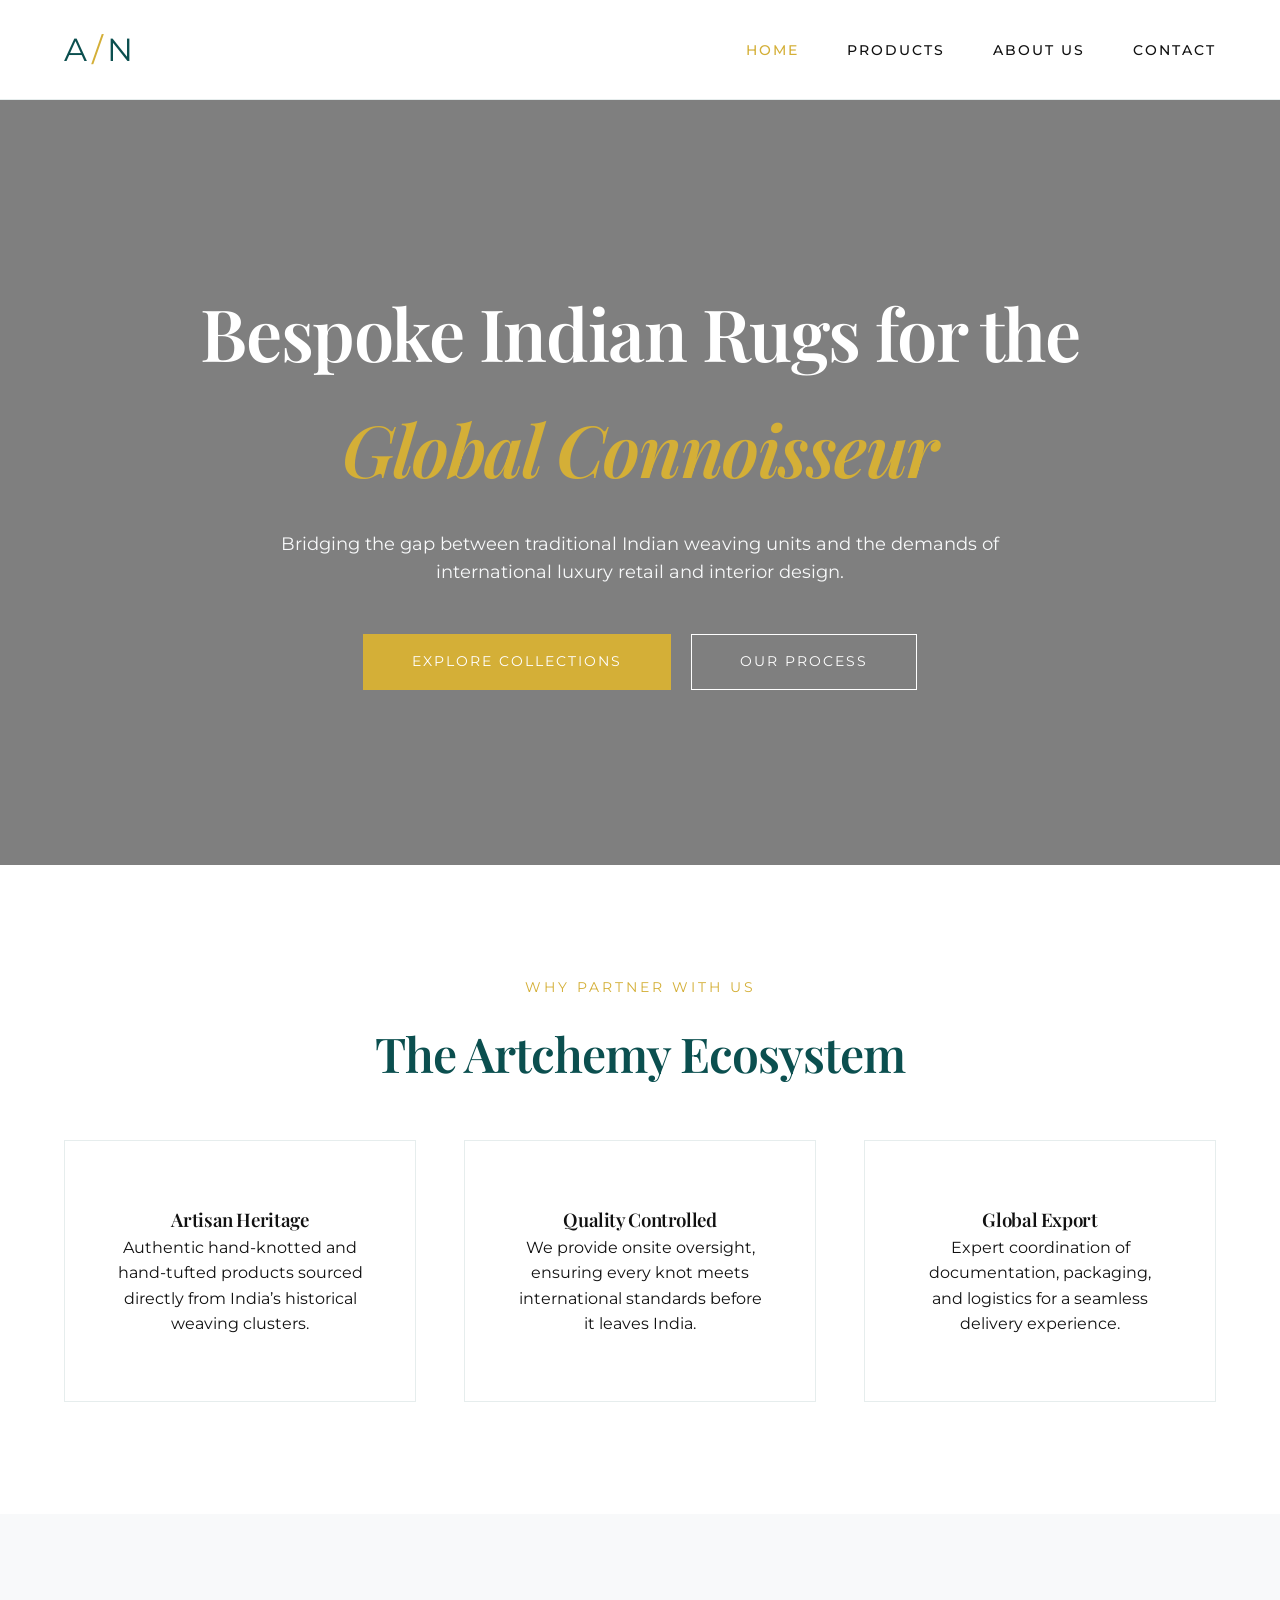
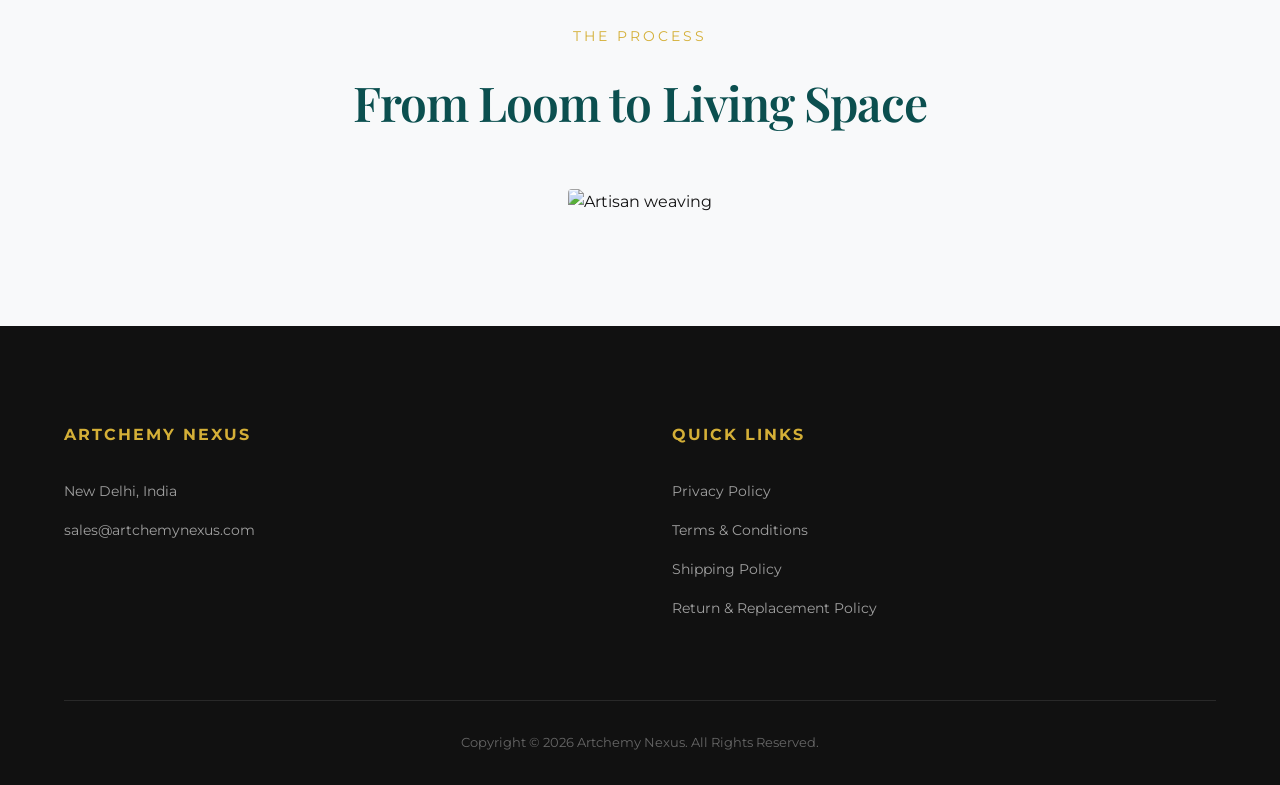
==== commit 7cb9c681: "Homepage with image background" ====
--- a/index.html
+++ b/index.html
@@ -3,14 +3,14 @@
 <head>
     <meta charset="UTF-8">
     <meta name="viewport" content="width=device-width, initial-scale=1.0">
-    <title>Indian Carpet & Rug Exporter | Artchemy Nexus</title>
+    <title>Luxury Rug Export | Artchemy Nexus</title>
     
-    <!-- Luxury Fonts Import (Playfair Display & Montserrat) -->
+    <!-- Fonts: Playfair Display for Headings, Montserrat for Body -->
     <link rel="preconnect" href="https://fonts.googleapis.com">
     <link rel="preconnect" href="https://fonts.gstatic.com" crossorigin>
-    <link href="https://fonts.googleapis.com/css2?family=Montserrat:wght@300;400;500;600&family=Playfair+Display:ital,wght@0,400;0,600;0,700;1,600&display=swap" rel="stylesheet">
+    <link href="https://fonts.googleapis.com/css2?family=Montserrat:wght@300;400;600&family=Playfair+Display:ital,wght@0,600;1,600&display=swap" rel="stylesheet">
     
-    <!-- Link to your GitHub style.css file -->
+    <!-- Link to your consolidated style.css -->
     <link rel="stylesheet" href="style.css">
 </head>
 <body>
@@ -28,46 +28,42 @@
         </nav>
     </header>
 
-    <!-- Hero Section -->
-    <section class="hero">
-        <h1>Rugs Made in India.<br><span>Ready for the World.</span></h1>
-        <p>Artchemy Nexus supports importers, retailers, and hospitality buyers across Australia, New Zealand, and Canada, along with select international markets, by sourcing handmade rugs directly from weaving units in India.</p>
-        <a href="contact.html" class="btn-gold">Trade Enquiry</a>
+    <!-- 1. HERO SECTION WITH IMAGE BACKGROUND -->
+    <section class="hero" style="background: linear-gradient(rgba(0,0,0,0.5), rgba(0,0,0,0.5)), url('https://images.unsplash.com/photo-1652634213812-f0deeb1de78e?w=900&auto=format&fit=crop&q=60&ixlib=rb-4.1.0&ixid=M3wxMjA3fDB8MHxzZWFyY2h8Mnx8aGFuZCUyMGtub3R0ZWQlMjBydWd8ZW58MHx8MHx8fDA%3D'); background-size: cover; background-position: center; background-attachment: fixed;">
+        <h1>Bespoke Indian Rugs for the <span>Global Connoisseur</span></h1>
+        <p>Bridging the gap between traditional Indian weaving units and the demands of international luxury retail and interior design.</p>
+        <div style="display: flex; gap: 20px; justify-content: center;">
+            <a href="products.html" class="btn-gold">Explore Collections</a>
+            <a href="about.html" style="background: transparent; border: 1px solid white; padding: 1rem 3rem; color: white; text-decoration: none; text-transform: uppercase; letter-spacing: 2px; font-size: 0.85rem;">Our Process</a>
+        </div>
     </section>
 
-    <!-- About Section -->
-    <section class="about-highlight">
-        <span class="section-subtitle">Who We Are</span>
-        <h2 class="section-title">The Intersection of Craft & Global Trade</h2>
-        <p class="lead">We collaborate with experienced weaving units across India to deliver hand-knotted, hand-tufted, and custom rug programs built for international retailers, importers, and hospitality projects.</p>
-        <h3>Structured. Focused. Export-Ready.</h3>
+    <!-- 2. PILLARS OF EXCELLENCE -->
+    <section>
+        <span class="section-subtitle">Why Partner With Us</span>
+        <h2 class="section-title">The Artchemy Ecosystem</h2>
+        <div class="focus-grid">
+            <div class="focus-card">
+                <h3>Artisan Heritage</h3>
+                <p>Authentic hand-knotted and hand-tufted products sourced directly from India’s historical weaving clusters.</p>
+            </div>
+            <div class="focus-card">
+                <h3>Quality Controlled</h3>
+                <p>We provide onsite oversight, ensuring every knot meets international standards before it leaves India.</p>
+            </div>
+            <div class="focus-card">
+                <h3>Global Export</h3>
+                <p>Expert coordination of documentation, packaging, and logistics for a seamless delivery experience.</p>
+            </div>
+        </div>
     </section>
 
-    <!-- Focus/Capabilities Section -->
-    <section>
-        <span class="section-subtitle">Our Focus</span>
-        <h2 class="section-title">Hand-Knotted Excellence</h2>
-        
-        <div class="focus-grid">
-            <div class="focus-card">
-                <h3>Craftsmanship</h3>
-                <p>Rooted in traditional weaving practices.</p>
-                <ul>
-                    <li>Indian artisan weaving techniques</li>
-                    <li>Traditional rug craftsmanship</li>
-                    <li>Uncompromising quality standards</li>
-                </ul>
-            </div>
-            
-            <div class="focus-card">
-                <h3>Global Supply</h3>
-                <p>Managed with clear export coordination.</p>
-                <ul>
-                    <li>Available from single pieces to bulk orders</li>
-                    <li>From single-piece dispatch to full container shipments</li>
-                    <li>Structured oversight and export documentation support</li>
-                </ul>
-            </div>
+    <!-- 3. EDITORIAL SPACE -->
+    <section style="background: var(--off-white); text-align: center;">
+        <span class="section-subtitle">The Process</span>
+        <h2 class="section-title">From Loom to Living Space</h2>
+        <div class="img-container" style="max-width: 1000px; margin: 0 auto;">
+            <img src="https://images.unsplash.com/photo-1595535907427-a06cca321360?auto=format&fit=crop&w=1200&q=80" alt="Artisan weaving" style="width: 100%; border-radius: 4px;">
         </div>
     </section>
 
@@ -78,14 +74,6 @@
                 <h4>Artchemy Nexus</h4>
                 <p>New Delhi, India</p>
                 <a href="mailto:sales@artchemynexus.com">sales@artchemynexus.com</a>
-            </div>
-            <div class="footer-col">
-                <h4>Explore & Learn</h4>
-                <a href="#">Working with Us</a>
-                <a href="#">Carpet and Rug Exporter</a>
-                <a href="#">The Ultimate Rug Guide</a>
-                <a href="#">Heritage & History</a>
-                <a href="#">FAQs</a>
             </div>
             <div class="footer-col">
                 <h4>Quick Links</h4>
--- a/style.css
+++ b/style.css
@@ -1,35 +1,38 @@
-/* --- LURXURY BRAND VARIABLES --- */
+/* --- 1. GLOBAL VARIABLES & RESET --- */
 :root {
-    --primary-teal: #0B4F4F; /* Deep, luxurious teal */
-    --accent-gold: #D4AF37; /* Classic metallic gold */
-    --light-gold: #e8d08d;
+    --primary-teal: #0B4F4F;
+    --accent-gold: #D4AF37;
     --pure-white: #ffffff;
-    --off-white: #f8f9fa; /* For subtle section contrasts */
+    --off-white: #f8f9fa;
     --rich-black: #111111;
     --text-grey: #4a4a4a;
 }
 
-/* --- BASE SETUP --- */
+html {
+    scroll-behavior: smooth;
+}
+
 * {
     margin: 0;
     padding: 0;
     box-sizing: border-box;
+    transition: all 0.4s cubic-bezier(0.165, 0.84, 0.44, 1);
 }
 
 body {
     background-color: var(--pure-white);
     color: var(--rich-black);
     line-height: 1.6;
-    -webkit-font-smoothing: antialiased;
-    font-family: 'Montserrat', sans-serif; /* Clean sans-serif for body */
-}
-
-h1, h2, h3, .logo {
-    font-family: 'Playfair Display', serif; /* Luxury serif for headings */
+    font-family: 'Montserrat', sans-serif;
+}
+
+h1, h2, h3 {
+    font-family: 'Playfair Display', serif;
+    letter-spacing: -0.02em;
     font-weight: 600;
 }
 
-/* --- NAVIGATION --- */
+/* --- 2. NAVIGATION --- */
 header {
     display: flex;
     justify-content: space-between;
@@ -65,7 +68,6 @@
     font-size: 0.85rem;
     text-transform: uppercase;
     letter-spacing: 2px;
-    transition: color 0.3s ease;
     font-weight: 500;
 }
 
@@ -73,7 +75,7 @@
     color: var(--accent-gold);
 }
 
-/* --- BUTTONS --- */
+/* --- 3. COMPONENTS (BUTTONS & IMAGES) --- */
 .btn-gold {
     display: inline-block;
     padding: 1rem 3rem;
@@ -83,16 +85,44 @@
     font-size: 0.85rem;
     text-transform: uppercase;
     letter-spacing: 2px;
-    transition: all 0.3s ease;
     border: 1px solid var(--accent-gold);
+    position: relative;
+    overflow: hidden;
+    z-index: 1;
+}
+
+.btn-gold::before {
+    content: '';
+    position: absolute;
+    top: 0; left: -100%;
+    width: 100%; height: 100%;
+    background: var(--pure-white);
+    transition: 0.5s;
+    z-index: -1;
 }
 
 .btn-gold:hover {
-    background-color: transparent;
-    color: var(--accent-gold);
-}
-
-/* --- HERO SECTION --- */
+    color: var(--accent-gold);
+}
+
+.btn-gold:hover::before {
+    left: 0;
+}
+
+.img-container {
+    overflow: hidden;
+    position: relative;
+}
+
+.img-container img {
+    transform: scale(1);
+}
+
+.img-container:hover img {
+    transform: scale(1.05);
+}
+
+/* --- 4. HERO SECTION --- */
 .hero {
     min-height: 85vh;
     display: flex;
@@ -101,10 +131,8 @@
     align-items: center;
     text-align: center;
     padding: 0 5%;
-    background-color: var(--primary-teal); /* Teal Background */
-    color: var(--pure-white);
-    position: relative;
-    /* Optional: Add a dark overlay image here later */
+    background-color: var(--primary-teal);
+    color: var(--pure-white);
 }
 
 .hero h1 {
@@ -112,7 +140,6 @@
     color: var(--pure-white);
     margin-bottom: 1.5rem;
     max-width: 1000px;
-    line-height: 1.2;
 }
 
 .hero h1 span {
@@ -122,14 +149,12 @@
 
 .hero p {
     font-size: 1.1rem;
-    font-weight: 300;
     max-width: 800px;
     margin-bottom: 3rem;
     color: var(--off-white);
-    line-height: 1.8;
-}
-
-/* --- STANDARD SECTIONS --- */
+}
+
+/* --- 5. SECTIONS --- */
 section {
     padding: 7rem 5%;
 }
@@ -146,35 +171,11 @@
     color: var(--accent-gold);
     letter-spacing: 3px;
     font-size: 0.85rem;
-    font-weight: 600;
     text-align: center;
     display: block;
     margin-bottom: 1rem;
 }
 
-/* --- ABOUT HIGHLIGHT --- */
-.about-highlight {
-    background-color: var(--off-white);
-    text-align: center;
-}
-
-.about-highlight p.lead {
-    font-size: 1.4rem;
-    color: var(--text-grey);
-    max-width: 900px;
-    margin: 0 auto 2rem;
-    font-family: 'Playfair Display', serif;
-    font-style: italic;
-}
-
-.about-highlight h3 {
-    color: var(--accent-gold);
-    font-size: 1.5rem;
-    letter-spacing: 2px;
-    text-transform: uppercase;
-}
-
-/* --- FOCUS GRID --- */
 .focus-grid {
     display: grid;
     grid-template-columns: repeat(auto-fit, minmax(350px, 1fr));
@@ -188,47 +189,16 @@
     padding: 4rem 3rem;
     text-align: center;
     border: 1px solid rgba(11, 79, 79, 0.1);
-    transition: transform 0.4s ease, box-shadow 0.4s ease;
+    overflow: hidden;
 }
 
 .focus-card:hover {
-    transform: translateY(-10px);
-    box-shadow: 0 20px 40px rgba(0,0,0,0.05);
+    transform: translateY(-10px) scale(1.02);
+    box-shadow: 0 20px 40px rgba(0,0,0,0.1);
     border-color: var(--accent-gold);
 }
 
-.focus-card h3 {
-    font-size: 2rem;
-    color: var(--primary-teal);
-    margin-bottom: 1rem;
-}
-
-.focus-card p {
-    color: var(--text-grey);
-    margin-bottom: 2rem;
-}
-
-.focus-card ul {
-    list-style: none;
-    text-align: left;
-}
-
-.focus-card li {
-    margin-bottom: 1rem;
-    padding-left: 2rem;
-    position: relative;
-    color: var(--rich-black);
-}
-
-.focus-card li::before {
-    content: "✦";
-    color: var(--accent-gold);
-    position: absolute;
-    left: 0;
-    font-size: 1rem;
-}
-
-/* --- FOOTER --- */
+/* --- 6. FOOTER --- */
 footer {
     background-color: var(--rich-black);
     color: var(--pure-white);
@@ -244,9 +214,7 @@
 }
 
 .footer-col h4 {
-    font-family: 'Montserrat', sans-serif;
     font-size: 1rem;
-    font-weight: 600;
     margin-bottom: 2rem;
     color: var(--accent-gold);
     letter-spacing: 2px;
@@ -259,11 +227,6 @@
     display: block;
     margin-bottom: 1rem;
     font-size: 0.9rem;
-    transition: color 0.3s ease;
-}
-
-.footer-col a:hover {
-    color: var(--pure-white);
 }
 
 .copyright {
@@ -272,5 +235,4 @@
     border-top: 1px solid rgba(255,255,255,0.1);
     color: #666;
     font-size: 0.8rem;
-    letter-spacing: 1px;
 }
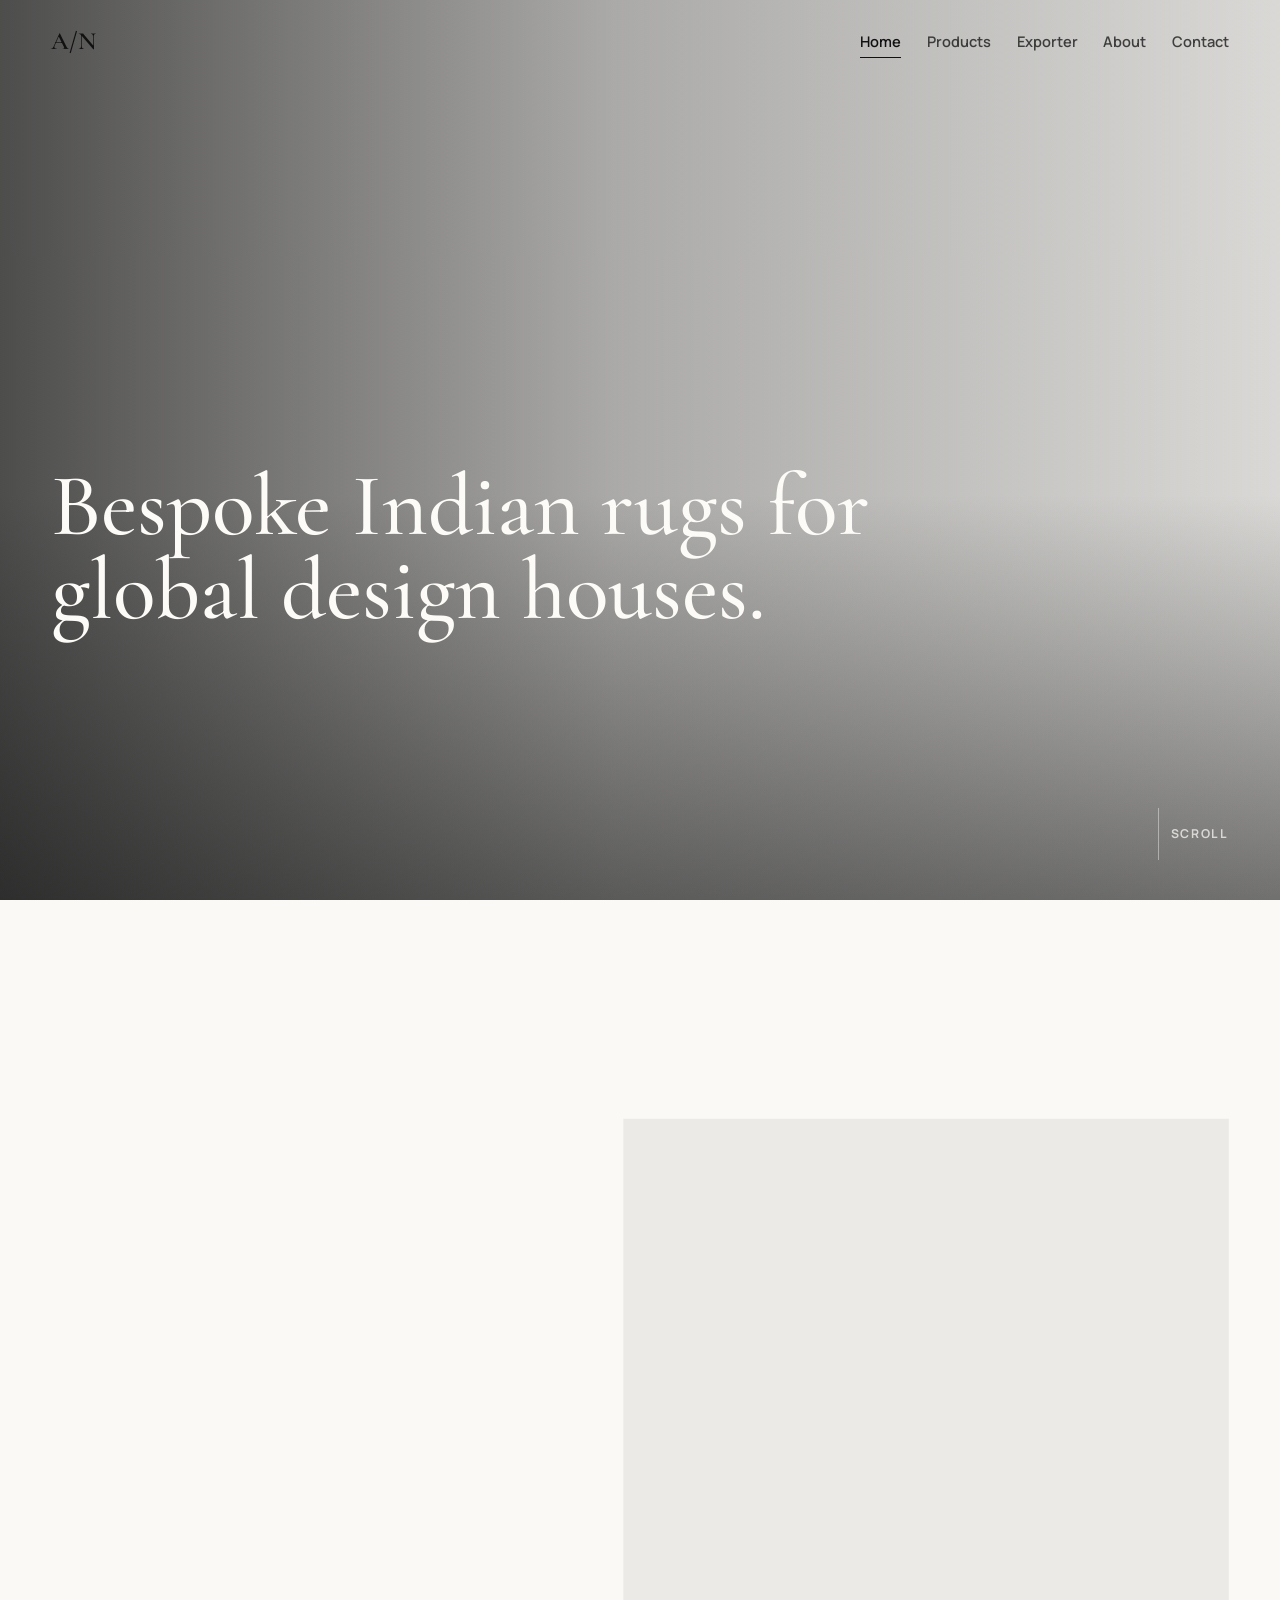
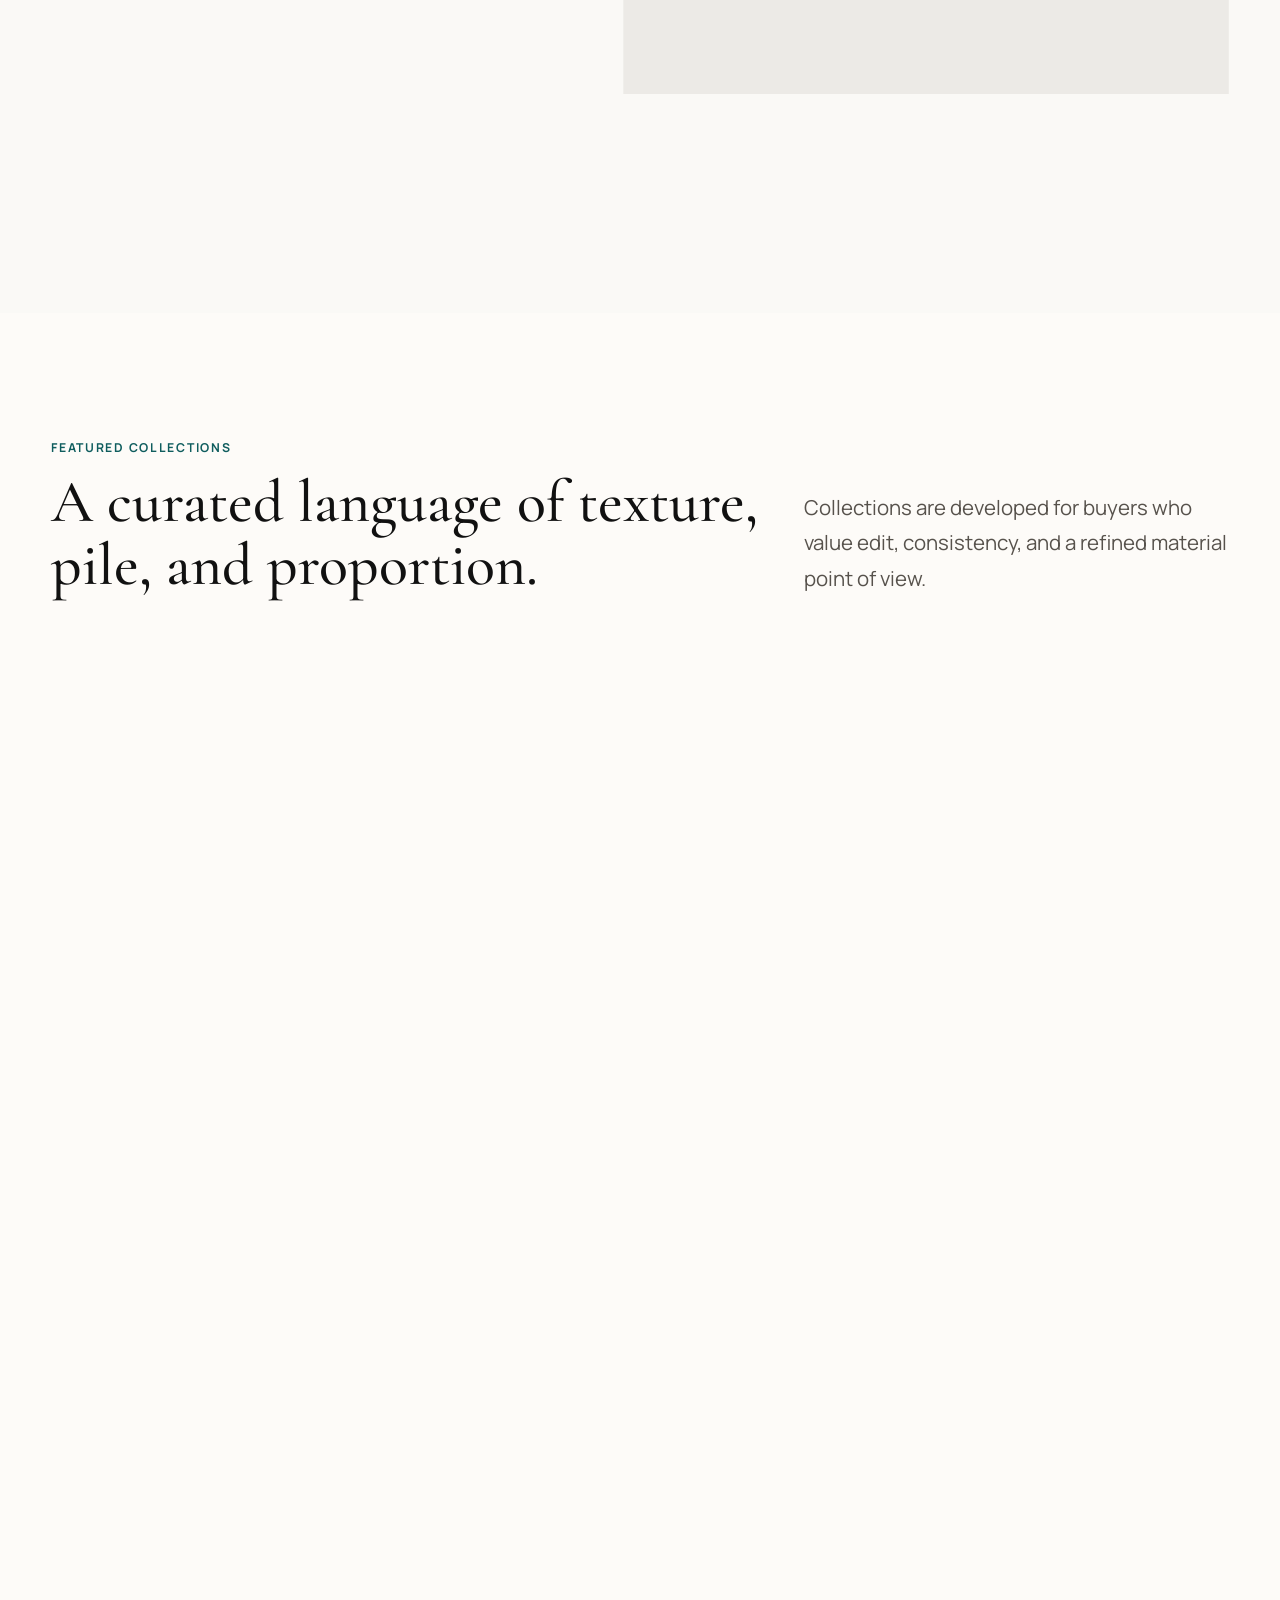
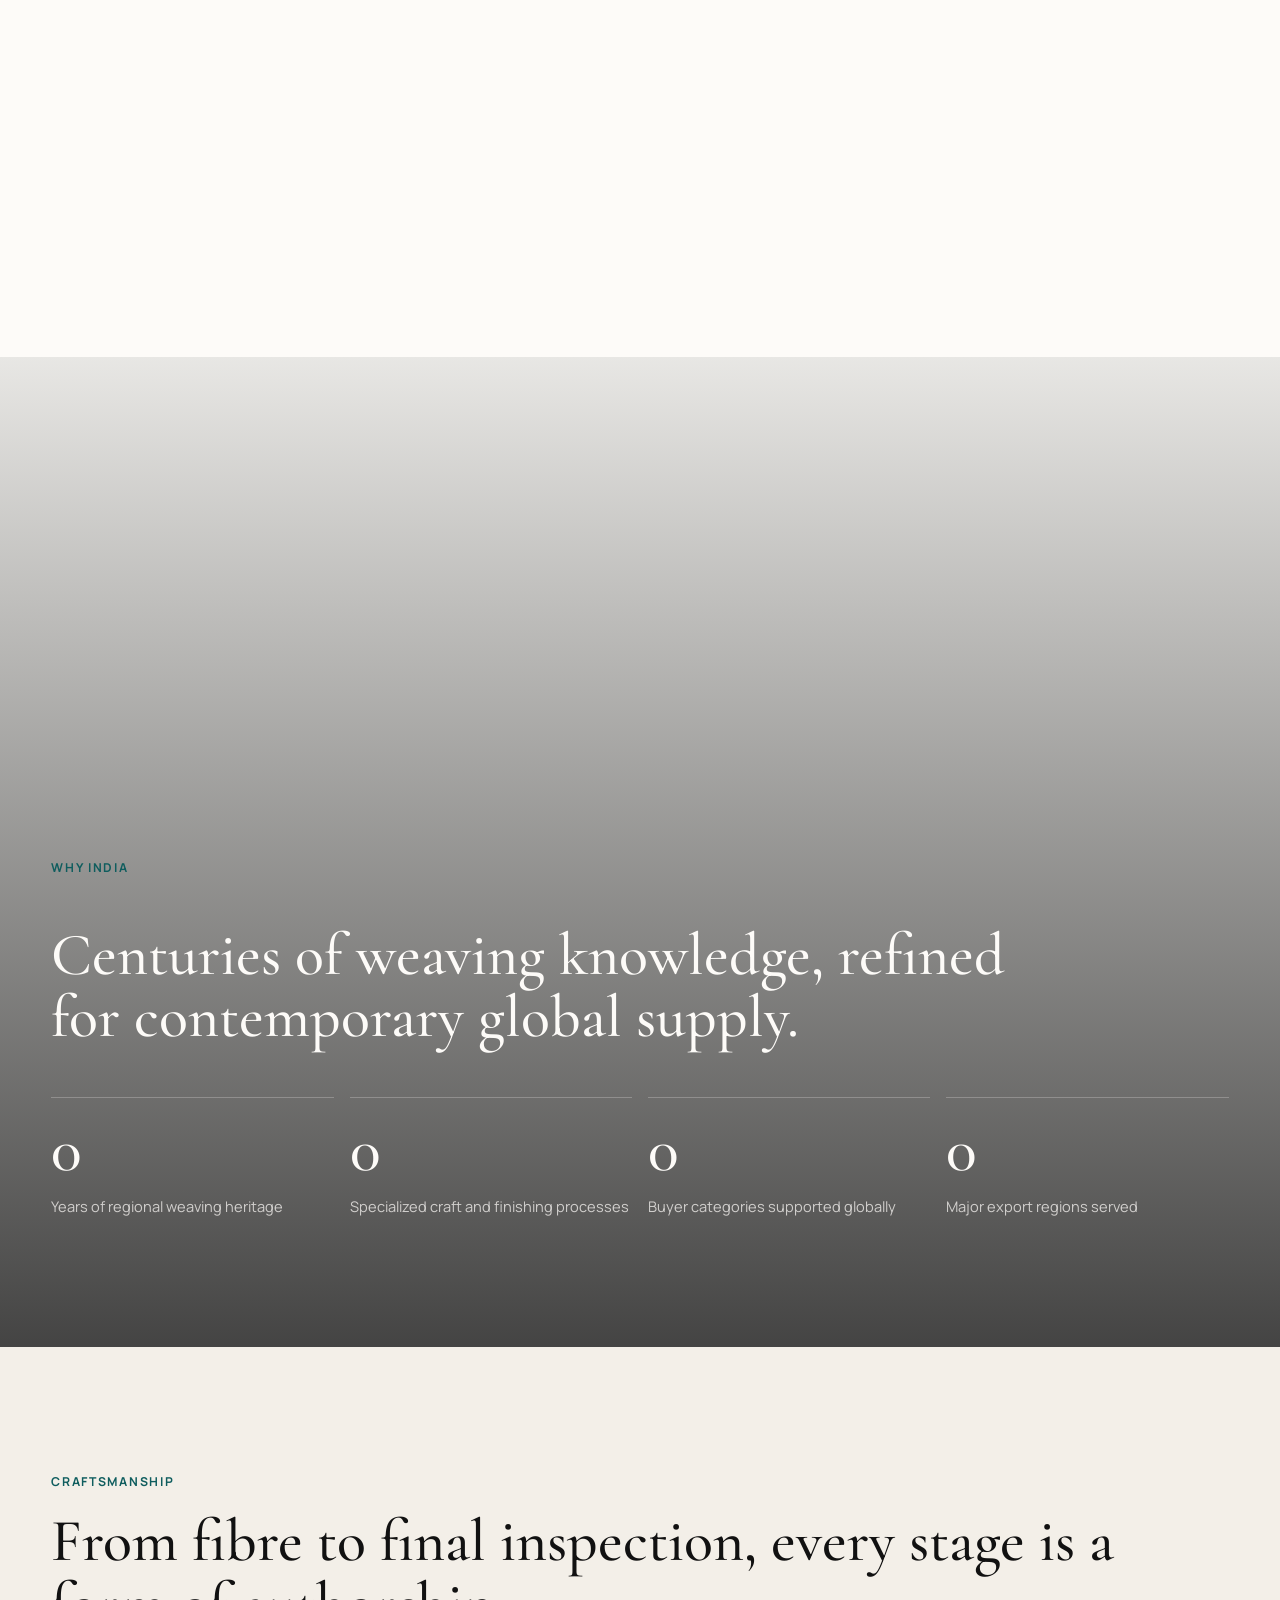
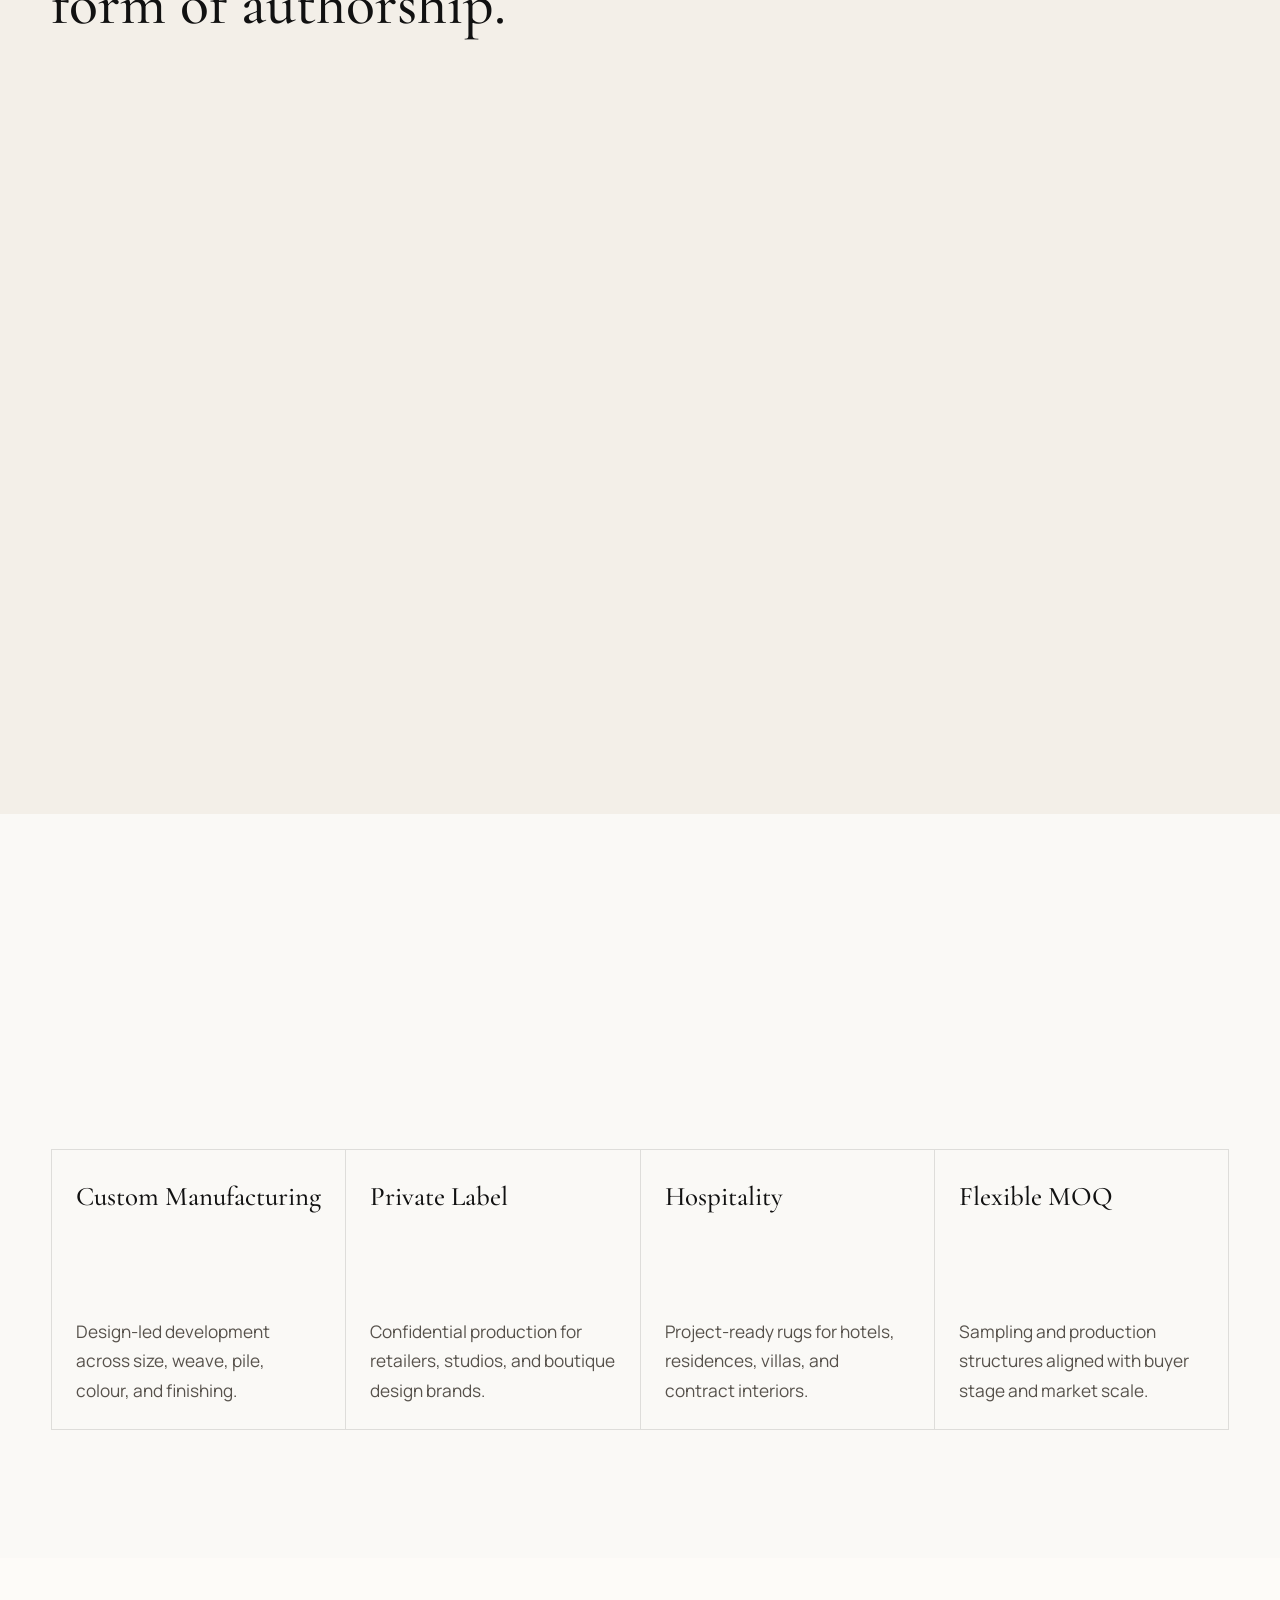
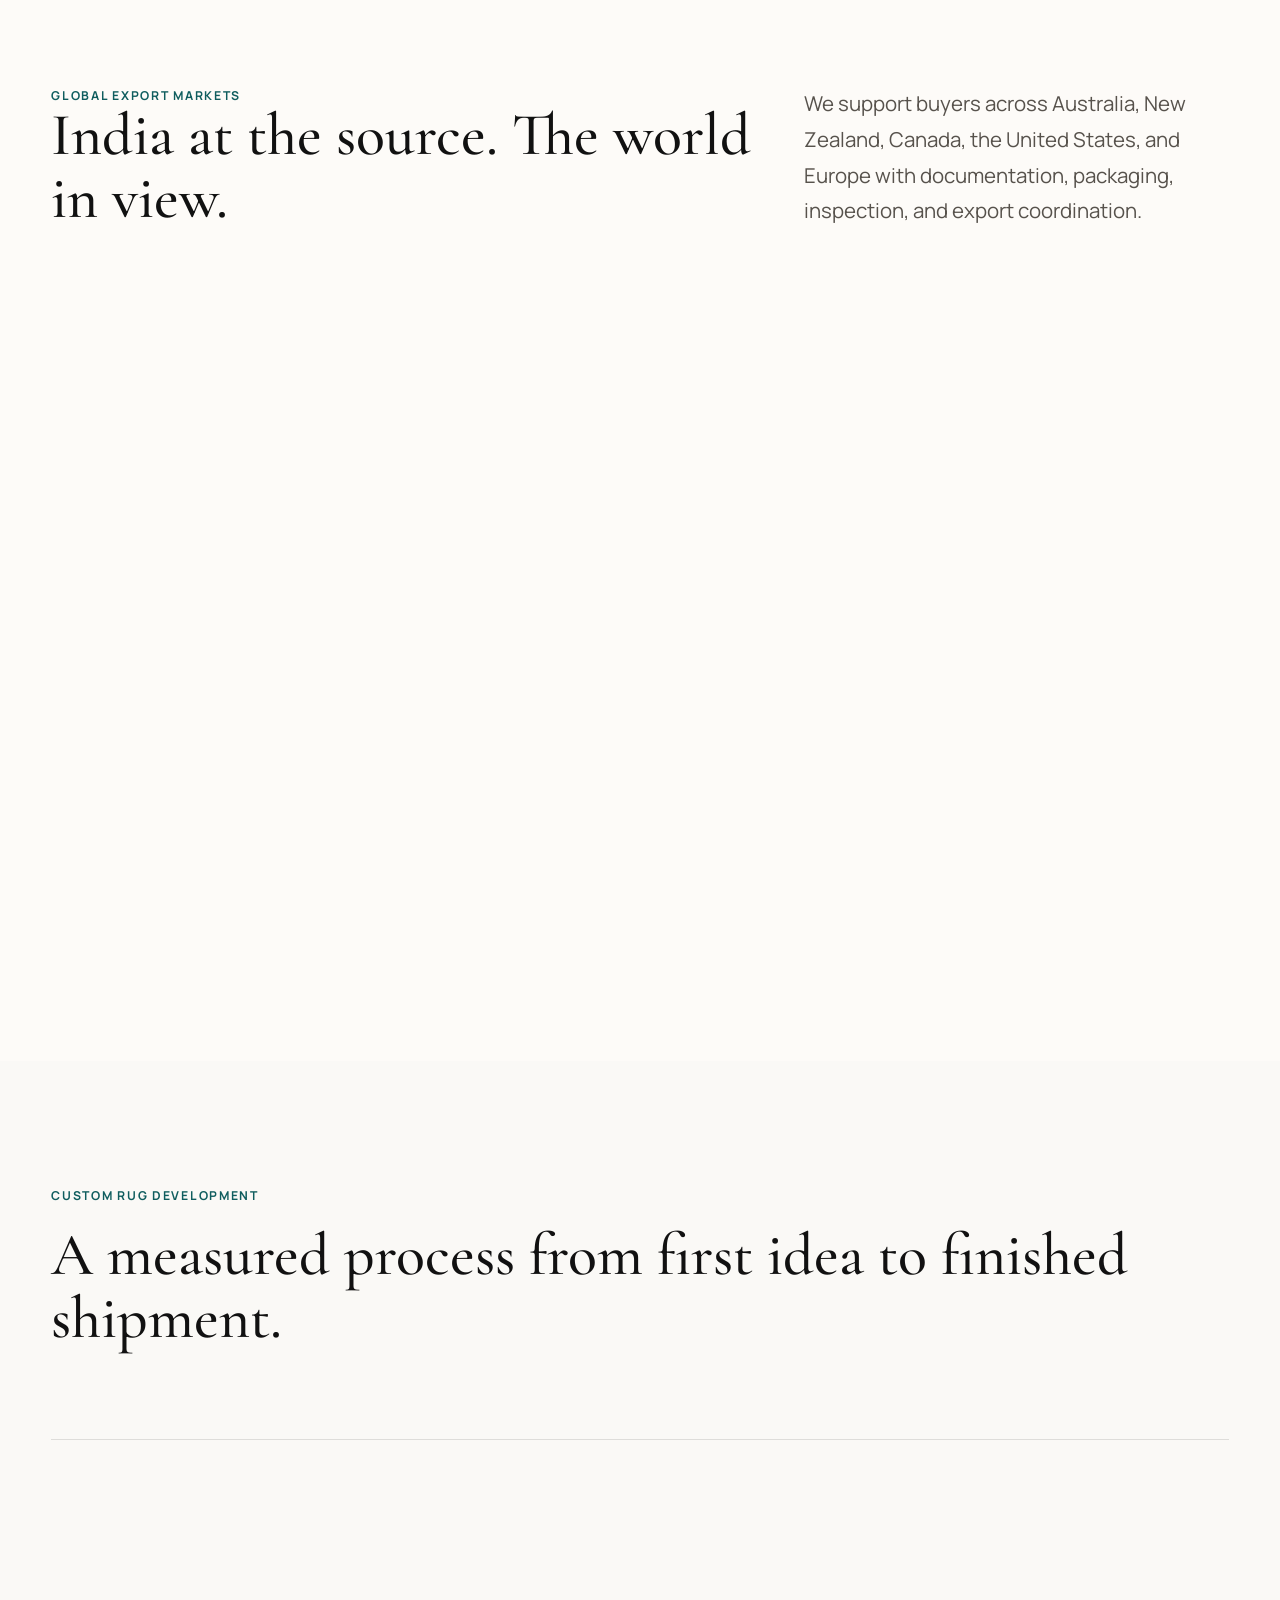
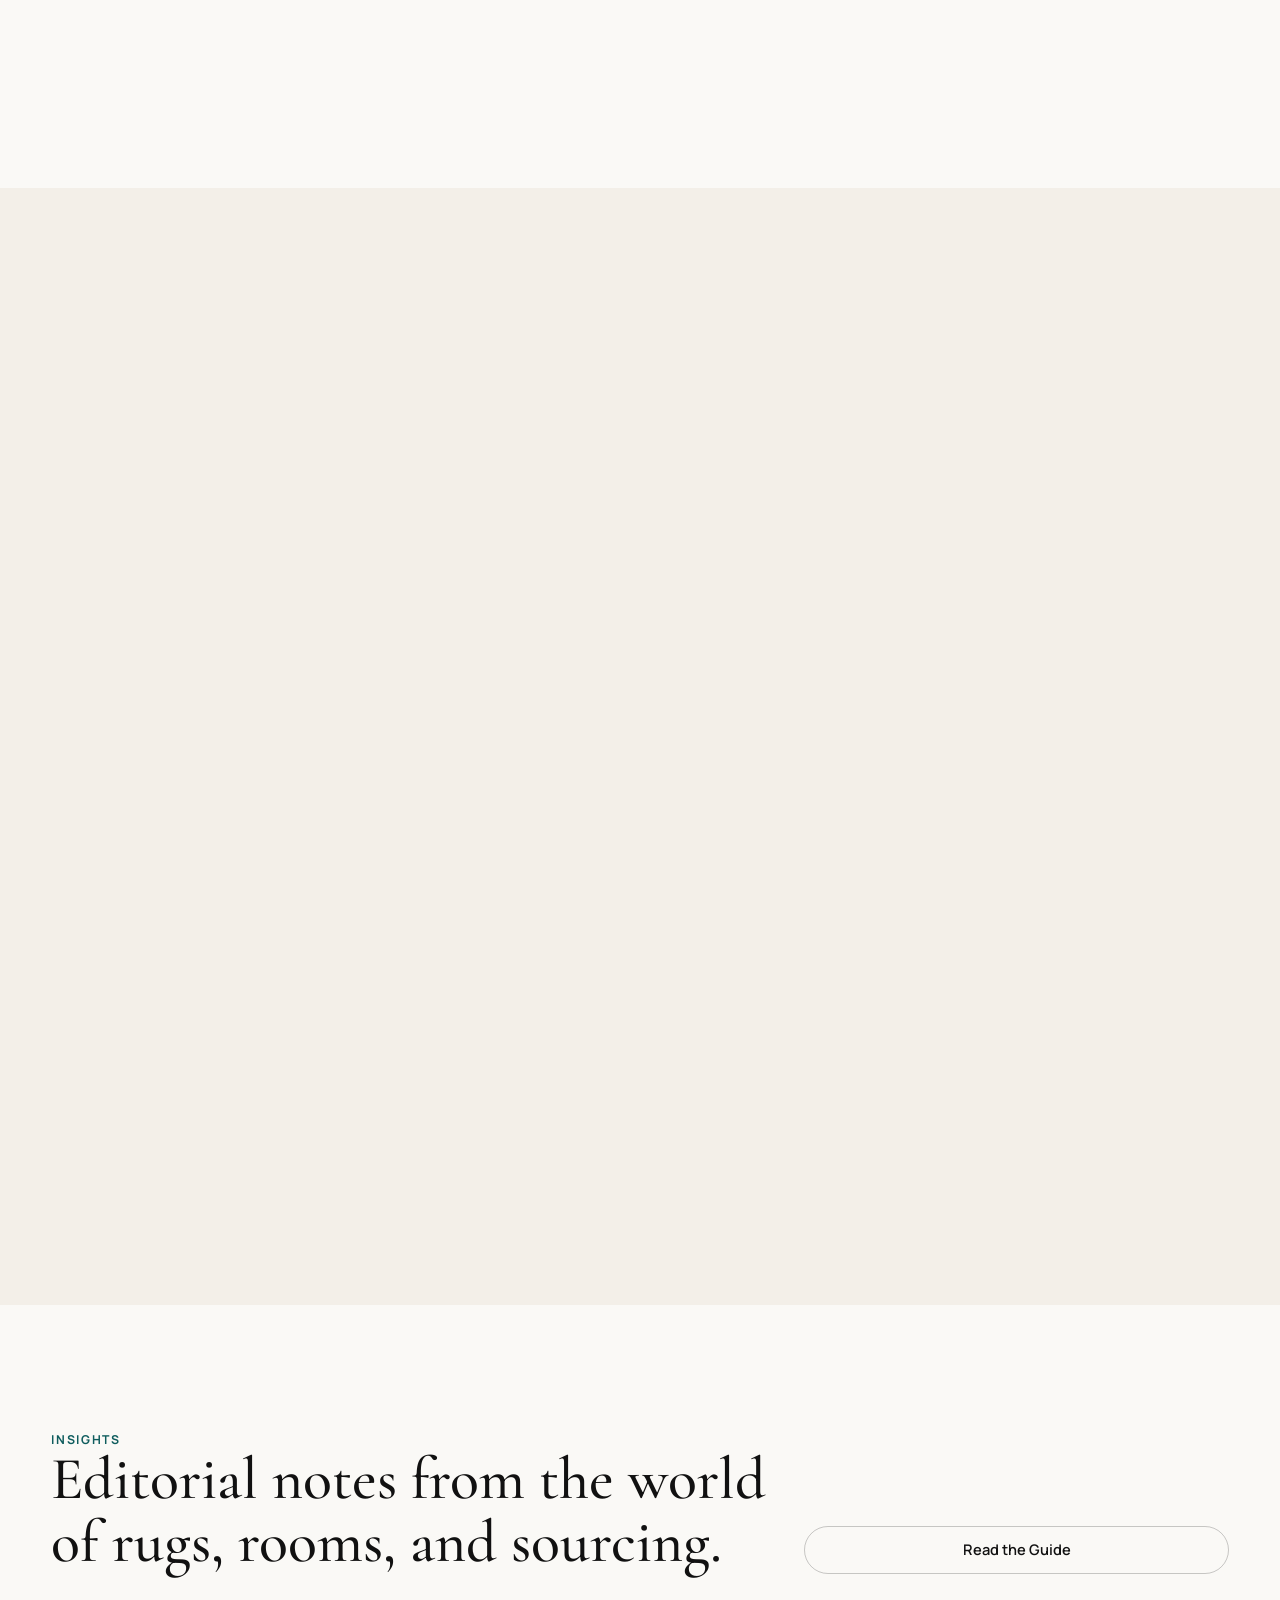
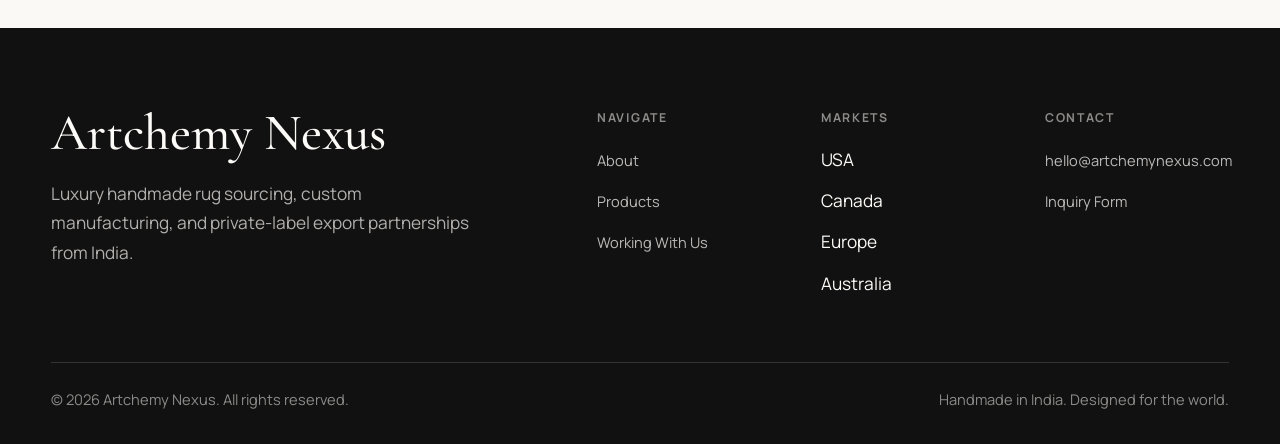
==== commit 43a5f582: "This is the new structure, from here on out the website will only become classier" ====
--- a/index.html
+++ b/index.html
@@ -1,92 +1,380 @@
+<!-- index.html -->
 <!DOCTYPE html>
 <html lang="en">
 <head>
-    <meta charset="UTF-8">
-    <meta name="viewport" content="width=device-width, initial-scale=1.0">
-    <title>Luxury Rug Export | Artchemy Nexus</title>
-    
-    <!-- Fonts: Playfair Display for Headings, Montserrat for Body -->
-    <link rel="preconnect" href="https://fonts.googleapis.com">
-    <link rel="preconnect" href="https://fonts.gstatic.com" crossorigin>
-    <link href="https://fonts.googleapis.com/css2?family=Montserrat:wght@300;400;600&family=Playfair+Display:ital,wght@0,600;1,600&display=swap" rel="stylesheet">
-    
-    <!-- Link to your consolidated style.css -->
-    <link rel="stylesheet" href="style.css">
+  <meta charset="UTF-8" />
+  <meta name="viewport" content="width=device-width, initial-scale=1.0" />
+
+  <title>Luxury Rug Exporter from India | Artchemy Nexus</title>
+  <meta name="description" content="Artchemy Nexus partners with global retailers, interior designers, hospitality projects, and private-label brands to develop luxury handmade rugs from India." />
+  <meta name="robots" content="index, follow" />
+  <link rel="canonical" href="https://artchemy-nexus.vercel.app/" />
+
+  <meta property="og:title" content="Artchemy Nexus | Luxury Handmade Rugs from India" />
+  <meta property="og:description" content="A premium sourcing partner for handmade Indian rugs, custom collections, hospitality projects, and private-label manufacturing." />
+  <meta property="og:type" content="website" />
+  <meta property="og:url" content="https://artchemy-nexus.vercel.app/" />
+  <meta property="og:image" content="https://images.unsplash.com/photo-1600166898405-da9535204843?auto=format&fit=crop&w=1600&q=80" />
+
+  <meta name="twitter:card" content="summary_large_image" />
+  <meta name="twitter:title" content="Artchemy Nexus | Luxury Handmade Rugs from India" />
+  <meta name="twitter:description" content="Luxury rug sourcing, custom manufacturing, private-label production, and export partnerships from India." />
+
+  <link rel="preconnect" href="https://fonts.googleapis.com" />
+  <link rel="preconnect" href="https://fonts.gstatic.com" crossorigin />
+
+  <link rel="stylesheet" href="css/style.css" />
+  <link rel="stylesheet" href="css/animations.css" />
+
+  <script type="application/ld+json">
+    {
+      "@context": "https://schema.org",
+      "@type": "Organization",
+      "name": "Artchemy Nexus",
+      "url": "https://artchemy-nexus.vercel.app/",
+      "description": "Luxury handmade rug exporter and sourcing partner from India.",
+      "areaServed": ["United States", "Canada", "Europe", "Australia", "New Zealand"],
+      "sameAs": []
+    }
+  </script>
 </head>
+
 <body>
-
-    <!-- Navigation -->
-    <header>
-        <a href="index.html" class="logo">A<span>/</span>N</a>
-        <nav>
-            <ul>
-                <li><a href="index.html" class="active">Home</a></li>
-                <li><a href="products.html">Products</a></li>
-                <li><a href="about.html">About Us</a></li>
-                <li><a href="contact.html">Contact</a></li>
-            </ul>
-        </nav>
-    </header>
-
-    <!-- 1. HERO SECTION WITH IMAGE BACKGROUND -->
-    <section class="hero" style="background: linear-gradient(rgba(0,0,0,0.5), rgba(0,0,0,0.5)), url('https://images.unsplash.com/photo-1652634213812-f0deeb1de78e?w=900&auto=format&fit=crop&q=60&ixlib=rb-4.1.0&ixid=M3wxMjA3fDB8MHxzZWFyY2h8Mnx8aGFuZCUyMGtub3R0ZWQlMjBydWd8ZW58MHx8MHx8fDA%3D'); background-size: cover; background-position: center; background-attachment: fixed;">
-        <h1>Bespoke Indian Rugs for the <span>Global Connoisseur</span></h1>
-        <p>Bridging the gap between traditional Indian weaving units and the demands of international luxury retail and interior design.</p>
-        <div style="display: flex; gap: 20px; justify-content: center;">
-            <a href="products.html" class="btn-gold">Explore Collections</a>
-            <a href="about.html" style="background: transparent; border: 1px solid white; padding: 1rem 3rem; color: white; text-decoration: none; text-transform: uppercase; letter-spacing: 2px; font-size: 0.85rem;">Our Process</a>
-        </div>
-    </section>
-
-    <!-- 2. PILLARS OF EXCELLENCE -->
-    <section>
-        <span class="section-subtitle">Why Partner With Us</span>
-        <h2 class="section-title">The Artchemy Ecosystem</h2>
-        <div class="focus-grid">
-            <div class="focus-card">
-                <h3>Artisan Heritage</h3>
-                <p>Authentic hand-knotted and hand-tufted products sourced directly from India’s historical weaving clusters.</p>
-            </div>
-            <div class="focus-card">
-                <h3>Quality Controlled</h3>
-                <p>We provide onsite oversight, ensuring every knot meets international standards before it leaves India.</p>
-            </div>
-            <div class="focus-card">
-                <h3>Global Export</h3>
-                <p>Expert coordination of documentation, packaging, and logistics for a seamless delivery experience.</p>
-            </div>
-        </div>
-    </section>
-
-    <!-- 3. EDITORIAL SPACE -->
-    <section style="background: var(--off-white); text-align: center;">
-        <span class="section-subtitle">The Process</span>
-        <h2 class="section-title">From Loom to Living Space</h2>
-        <div class="img-container" style="max-width: 1000px; margin: 0 auto;">
-            <img src="https://images.unsplash.com/photo-1595535907427-a06cca321360?auto=format&fit=crop&w=1200&q=80" alt="Artisan weaving" style="width: 100%; border-radius: 4px;">
-        </div>
-    </section>
-
-    <!-- Footer -->
-    <footer>
-        <div class="footer-grid">
-            <div class="footer-col">
-                <h4>Artchemy Nexus</h4>
-                <p>New Delhi, India</p>
-                <a href="mailto:sales@artchemynexus.com">sales@artchemynexus.com</a>
-            </div>
-            <div class="footer-col">
-                <h4>Quick Links</h4>
-                <a href="#">Privacy Policy</a>
-                <a href="#">Terms & Conditions</a>
-                <a href="#">Shipping Policy</a>
-                <a href="#">Return & Replacement Policy</a>
-            </div>
-        </div>
-        <div class="copyright">
-            <p>Copyright &copy; 2026 Artchemy Nexus. All Rights Reserved.</p>
-        </div>
-    </footer>
-
+  <a href="#main" class="skip-link">Skip to content</a>
+
+  <div class="page-progress" aria-hidden="true"></div>
+
+  <header class="site-header" data-header>
+    <div class="container">
+      <nav class="nav" aria-label="Primary navigation">
+        <a href="index.html" class="nav__brand" aria-label="Artchemy Nexus home">A/N</a>
+
+        <ul class="nav__menu" data-menu>
+          <li><a class="nav__link" href="index.html" aria-current="page">Home</a></li>
+          <li><a class="nav__link" href="products.html">Products</a></li>
+          <li><a class="nav__link" href="exporter.html">Exporter</a></li>
+          <li><a class="nav__link" href="about.html">About</a></li>
+          <li><a class="nav__link" href="contact.html">Contact</a></li>
+        </ul>
+
+        <button class="nav__toggle" type="button" data-menu-toggle aria-label="Open menu" aria-expanded="false">
+          <span></span>
+          <span></span>
+        </button>
+      </nav>
+    </div>
+  </header>
+
+  <main id="main">
+    <!-- Hero -->
+    <section class="home-hero" aria-labelledby="hero-title">
+      <div class="home-hero__media" data-parallax>
+        <img src="https://images.unsplash.com/photo-1600166898405-da9535204843?auto=format&fit=crop&w=2200&q=85" alt="Luxury handmade rug in a refined interior setting" />
+      </div>
+
+      <div class="home-hero__content container">
+        <p class="eyebrow reveal-up">Luxury Handmade Rugs from India</p>
+        <h1 id="hero-title" class="display-title split-text">
+          Bespoke Indian rugs for global design houses.
+        </h1>
+        <p class="lead reveal-up">
+          Artchemy Nexus connects India’s finest weaving clusters with international retailers, boutique stores, hospitality projects, interior designers, and private-label brands.
+        </p>
+
+        <div class="home-hero__actions reveal-up">
+          <a href="contact.html" class="btn btn--primary">Begin an Inquiry</a>
+          <a href="#craftsmanship" class="btn btn--secondary">Explore Craft</a>
+        </div>
+      </div>
+
+      <a href="#philosophy" class="scroll-cue" aria-label="Scroll to brand philosophy">
+        <span></span>
+        Scroll
+      </a>
+    </section>
+
+    <!-- Brand Philosophy -->
+    <section id="philosophy" class="section philosophy">
+      <div class="container editorial-grid">
+        <div class="flow reveal-up">
+          <p class="eyebrow">Brand Philosophy</p>
+          <h2 class="section-title">Sourcing shaped by trust, restraint, and material intelligence.</h2>
+          <p class="lead">
+            Artchemy Nexus exists for buyers who need more than a product list. We work as a quiet bridge between India’s weaving heritage and the expectations of contemporary global interiors.
+          </p>
+          <p class="body-copy">
+            Every relationship begins with listening: the market, the room, the hand, the fibre, the price architecture, and the story a rug must carry when it reaches its final space.
+          </p>
+        </div>
+
+        <figure class="image-frame image-frame--portrait image-reveal reveal-image">
+          <img loading="lazy" src="https://images.unsplash.com/photo-1618221118493-9cfa1a1c00da?auto=format&fit=crop&w=1200&q=85" alt="Calm luxury interior with warm textiles and handcrafted details" />
+        </figure>
+      </div>
+    </section>
+
+    <!-- Featured Collections -->
+    <section class="section collections section--warm" aria-labelledby="collections-title">
+      <div class="container">
+        <div class="section__header section__header--split">
+          <div>
+            <p class="eyebrow section__kicker">Featured Collections</p>
+            <h2 id="collections-title" class="section-title">A curated language of texture, pile, and proportion.</h2>
+          </div>
+          <p class="lead">Collections are developed for buyers who value edit, consistency, and a refined material point of view.</p>
+        </div>
+
+        <div class="collection-grid">
+          <article class="collection-card reveal-up">
+            <img loading="lazy" src="https://images.unsplash.com/photo-1575414003591-ece8d0416c7a?auto=format&fit=crop&w=900&q=85" alt="Hand knotted rug detail" />
+            <div><span>01</span><h3>Hand Knotted</h3></div>
+          </article>
+
+          <article class="collection-card reveal-up">
+            <img loading="lazy" src="https://images.unsplash.com/photo-1618220179428-22790b461013?auto=format&fit=crop&w=900&q=85" alt="Contemporary rug in a premium interior" />
+            <div><span>02</span><h3>Contemporary</h3></div>
+          </article>
+
+          <article class="collection-card reveal-up">
+            <img loading="lazy" src="https://images.unsplash.com/photo-1600607687939-ce8a6c25118c?auto=format&fit=crop&w=900&q=85" alt="Flatweave rug in a minimal room" />
+            <div><span>03</span><h3>Flatweave</h3></div>
+          </article>
+
+          <article class="collection-card reveal-up">
+            <img loading="lazy" src="https://images.unsplash.com/photo-1600566753190-17f0baa2a6c3?auto=format&fit=crop&w=900&q=85" alt="Heritage inspired rug in refined living space" />
+            <div><span>04</span><h3>Heritage</h3></div>
+          </article>
+
+          <article class="collection-card reveal-up">
+            <img loading="lazy" src="https://images.unsplash.com/photo-1600210492493-0946911123ea?auto=format&fit=crop&w=900&q=85" alt="Hand tufted rug and elegant furniture" />
+            <div><span>05</span><h3>Hand Tufted</h3></div>
+          </article>
+
+          <article class="collection-card reveal-up">
+            <img loading="lazy" src="https://images.unsplash.com/photo-1600607688969-a5bfcd646154?auto=format&fit=crop&w=900&q=85" alt="Custom rug in architectural interior" />
+            <div><span>06</span><h3>Custom Collections</h3></div>
+          </article>
+        </div>
+      </div>
+    </section>
+
+    <!-- Why India -->
+    <section class="section why-india">
+      <div class="why-india__image reveal-image">
+        <img loading="lazy" src="https://images.unsplash.com/photo-1598300042247-d088f8ab3a91?auto=format&fit=crop&w=2200&q=85" alt="Indian artisan textile details and handwoven material" />
+      </div>
+
+      <div class="container why-india__content">
+        <p class="eyebrow">Why India</p>
+        <h2 class="section-title">Centuries of weaving knowledge, refined for contemporary global supply.</h2>
+
+        <div class="stats">
+          <div class="stat"><span class="stat__value" data-count="250">0</span><span class="stat__label">Years of regional weaving heritage</span></div>
+          <div class="stat"><span class="stat__value" data-count="42">0</span><span class="stat__label">Specialized craft and finishing processes</span></div>
+          <div class="stat"><span class="stat__value" data-count="18">0</span><span class="stat__label">Buyer categories supported globally</span></div>
+          <div class="stat"><span class="stat__value" data-count="5">0</span><span class="stat__label">Major export regions served</span></div>
+        </div>
+      </div>
+    </section>
+
+    <!-- Craftsmanship -->
+    <section id="craftsmanship" class="section craftsmanship section--soft">
+      <div class="container">
+        <div class="section__header">
+          <p class="eyebrow">Craftsmanship</p>
+          <h2 class="section-title">From fibre to final inspection, every stage is a form of authorship.</h2>
+        </div>
+
+        <div class="craft-track">
+          <article class="craft-step reveal-up">
+            <img loading="lazy" src="https://images.unsplash.com/photo-1620207418302-439b387441b0?auto=format&fit=crop&w=800&q=85" alt="Raw natural wool fibres" />
+            <span>01</span><h3>Raw Wool</h3><p>Material selection begins with handle, durability, tone, and intended use.</p>
+          </article>
+          <article class="craft-step reveal-up">
+            <img loading="lazy" src="https://images.unsplash.com/photo-1604881991720-f91add269bed?auto=format&fit=crop&w=800&q=85" alt="Natural dye tones and textile colour development" />
+            <span>02</span><h3>Dyeing</h3><p>Colour is developed with restraint, consistency, and interior sensitivity.</p>
+          </article>
+          <article class="craft-step reveal-up">
+            <img loading="lazy" src="https://images.unsplash.com/photo-1581337204873-ef36aa186caa?auto=format&fit=crop&w=800&q=85" alt="Artisan weaving textile on a loom" />
+            <span>03</span><h3>Weaving</h3><p>Construction is matched to design language, price point, and market need.</p>
+          </article>
+          <article class="craft-step reveal-up">
+            <img loading="lazy" src="https://images.unsplash.com/photo-1600166898405-da9535204843?auto=format&fit=crop&w=800&q=85" alt="Finished handmade rug texture" />
+            <span>04</span><h3>Finishing</h3><p>Washing, trimming, binding, and finishing bring the surface alive.</p>
+          </article>
+          <article class="craft-step reveal-up">
+            <img loading="lazy" src="https://images.unsplash.com/photo-1618221195710-dd6b41faaea6?auto=format&fit=crop&w=800&q=85" alt="Luxury rug placed in finished room" />
+            <span>05</span><h3>Inspection</h3><p>Each piece is reviewed for colour, size, finish, and buyer specifications.</p>
+          </article>
+        </div>
+      </div>
+    </section>
+
+    <!-- Capabilities -->
+    <section class="section capabilities">
+      <div class="container">
+        <div class="capability-row reveal-up">
+          <div><p class="eyebrow">Capabilities</p><h2 class="section-title">Built for brands that need control without noise.</h2></div>
+          <p class="lead">From one-off custom development to private-label collections, we support buyers who need a dependable Indian manufacturing partner with a refined eye.</p>
+        </div>
+
+        <div class="capability-grid">
+          <article><h3>Custom Manufacturing</h3><p>Design-led development across size, weave, pile, colour, and finishing.</p></article>
+          <article><h3>Private Label</h3><p>Confidential production for retailers, studios, and boutique design brands.</p></article>
+          <article><h3>Hospitality</h3><p>Project-ready rugs for hotels, residences, villas, and contract interiors.</p></article>
+          <article><h3>Flexible MOQ</h3><p>Sampling and production structures aligned with buyer stage and market scale.</p></article>
+        </div>
+      </div>
+    </section>
+
+    <!-- Global Markets -->
+    <section class="section markets section--warm">
+      <div class="container">
+        <div class="section__header section__header--split">
+          <div><p class="eyebrow">Global Export Markets</p><h2 class="section-title">India at the source. The world in view.</h2></div>
+          <p class="lead">We support buyers across Australia, New Zealand, Canada, the United States, and Europe with documentation, packaging, inspection, and export coordination.</p>
+        </div>
+
+        <div class="market-map reveal-up" aria-label="Export regions served by Artchemy Nexus">
+          <div class="market-map__line"></div>
+          <span class="market-dot market-dot--usa">USA</span>
+          <span class="market-dot market-dot--canada">Canada</span>
+          <span class="market-dot market-dot--europe">Europe</span>
+          <span class="market-dot market-dot--australia">Australia</span>
+          <span class="market-dot market-dot--nz">New Zealand</span>
+          <span class="market-dot market-dot--india">India</span>
+        </div>
+      </div>
+    </section>
+
+    <!-- Custom Development -->
+    <section class="section development">
+      <div class="container">
+        <div class="section__header">
+          <p class="eyebrow">Custom Rug Development</p>
+          <h2 class="section-title">A measured process from first idea to finished shipment.</h2>
+        </div>
+
+        <div class="development-steps">
+          <div class="development-step reveal-up"><span>01</span><h3>Concept</h3></div>
+          <div class="development-step reveal-up"><span>02</span><h3>Sampling</h3></div>
+          <div class="development-step reveal-up"><span>03</span><h3>Development</h3></div>
+          <div class="development-step reveal-up"><span>04</span><h3>Production</h3></div>
+          <div class="development-step reveal-up"><span>05</span><h3>Inspection</h3></div>
+          <div class="development-step reveal-up"><span>06</span><h3>Shipping</h3></div>
+        </div>
+      </div>
+    </section>
+
+    <!-- Testimonials -->
+    <section class="section testimonials section--soft">
+      <div class="container">
+        <div class="testimonial-layout">
+          <blockquote class="testimonial reveal-up">
+            <p>“Artchemy Nexus understands the difference between supplying rugs and developing a collection with commercial taste.”</p>
+            <cite>Private-label retail buyer, Europe</cite>
+          </blockquote>
+          <blockquote class="testimonial reveal-up">
+            <p>“Their strength is calm execution. Sampling, communication, and finishing all felt considered.”</p>
+            <cite>Interior procurement studio, Australia</cite>
+          </blockquote>
+          <blockquote class="testimonial reveal-up">
+            <p>“They gave our hospitality team access to Indian craft without losing the discipline required for project delivery.”</p>
+            <cite>Hospitality design consultant, Canada</cite>
+          </blockquote>
+        </div>
+      </div>
+    </section>
+
+    <!-- Insights -->
+    <section class="section insights">
+      <div class="container">
+        <div class="section__header section__header--split">
+          <div><p class="eyebrow">Insights</p><h2 class="section-title">Editorial notes from the world of rugs, rooms, and sourcing.</h2></div>
+          <a href="ultimate-rug-guide.html" class="btn btn--secondary">Read the Guide</a>
+        </div>
+
+        <div class="insight-grid">
+          <article class="insight-card reveal-up">
+            <img loading="lazy" src="https://images.unsplash.com/photo-1600607688969-a5bfcd646154?auto=format&fit=crop&w=900&q=85" alt="Minimal interior with premium rug" />
+            <p class="eyebrow">Buying Guide</p>
+            <h3>How to evaluate handmade rug quality before production.</h3>
+          </article>
+          <article class="insight-card reveal-up">
+            <img loading="lazy" src="https://images.unsplash.com/photo-1600566752355-35792bedcfea?auto=format&fit=crop&w=900&q=85" alt="Architectural interior with refined textiles" />
+            <p class="eyebrow">Materials</p>
+            <h3>Choosing wool, viscose, jute, and blends for global interiors.</h3>
+          </article>
+          <article class="insight-card reveal-up">
+            <img loading="lazy" src="https://images.unsplash.com/photo-1618220179428-22790b461013?auto=format&fit=crop&w=900&q=85" alt="Luxury living space with rug" />
+            <p class="eyebrow">Sourcing</p>
+            <h3>What premium buyers should expect from an Indian rug partner.</h3>
+          </article>
+        </div>
+      </div>
+    </section>
+
+    <!-- Final CTA -->
+    <section class="section final-cta">
+      <div class="container">
+        <div class="cta noise reveal-up">
+          <div class="cta__content">
+            <p class="eyebrow">Begin With Intention</p>
+            <h2 class="section-title">Let us develop the rug collection your market has been waiting for.</h2>
+            <p class="lead">Share your design direction, buyer profile, target pricing, or project requirement. We will help translate it into a refined sourcing path from India.</p>
+            <a href="contact.html" class="btn btn--gold">Start a Conversation</a>
+          </div>
+        </div>
+      </div>
+    </section>
+  </main>
+
+  <!-- Footer -->
+  <footer class="site-footer">
+    <div class="container footer__grid">
+      <div>
+        <div class="footer__brand">Artchemy Nexus</div>
+        <p class="footer__text">Luxury handmade rug sourcing, custom manufacturing, and private-label export partnerships from India.</p>
+      </div>
+
+      <div>
+        <p class="footer__title">Navigate</p>
+        <ul class="footer__links">
+          <li><a href="about.html">About</a></li>
+          <li><a href="products.html">Products</a></li>
+          <li><a href="working-with-us.html">Working With Us</a></li>
+        </ul>
+      </div>
+
+      <div>
+        <p class="footer__title">Markets</p>
+        <ul class="footer__links">
+          <li>USA</li>
+          <li>Canada</li>
+          <li>Europe</li>
+          <li>Australia</li>
+        </ul>
+      </div>
+
+      <div>
+        <p class="footer__title">Contact</p>
+        <ul class="footer__links">
+          <li><a href="mailto:hello@artchemynexus.com">hello@artchemynexus.com</a></li>
+          <li><a href="contact.html">Inquiry Form</a></li>
+        </ul>
+      </div>
+    </div>
+
+    <div class="container footer__bottom">
+      <p>© 2026 Artchemy Nexus. All rights reserved.</p>
+      <p>Handmade in India. Designed for the world.</p>
+    </div>
+  </footer>
+
+  <script src="https://cdn.jsdelivr.net/npm/@studio-freight/lenis@1.0.42/bundled/lenis.min.js" defer></script>
+  <script src="https://cdn.jsdelivr.net/npm/gsap@3.12.5/dist/gsap.min.js" defer></script>
+  <script src="https://cdn.jsdelivr.net/npm/gsap@3.12.5/dist/ScrollTrigger.min.js" defer></script>
+  <script src="js/main.js" defer></script>
+  <script src="js/animations.js" defer></script>
 </body>
 </html>
--- a/css/style.css
+++ b/css/style.css
@@ -0,0 +1,1751 @@
+/* =========================================================
+   Artchemy Nexus — Luxury Design System
+   File: css/style.css
+   Milestone 1: Core Design System
+   ========================================================= */
+
+/* -----------------------------
+   Font Imports
+----------------------------- */
+@import "https://fonts.googleapis.com/css2?family=Cormorant+Garamond:wght@400;500;600;700&family=Manrope:wght@400;500;600;700&display=swap";
+
+/* -----------------------------
+   CSS Variables
+----------------------------- */
+:root {
+  /* Brand Colors */
+  --color-background: #faf9f6;
+  --color-warm-white: #fdfbf8;
+  --color-charcoal: #111111;
+  --color-teal: #0f5d5e;
+  --color-gold: #b08d57;
+  --color-soft-gray: #eceae6;
+
+  /* Supporting Colors */
+  --color-stone: #d8d2c8;
+  --color-ink-muted: #57524c;
+  --color-cream-deep: #f3efe8;
+  --color-border: rgba(17, 17, 17, 0.12);
+  --color-border-strong: rgba(17, 17, 17, 0.22);
+
+  /* Typography */
+  --font-heading: "Cormorant Garamond", Georgia, serif;
+  --font-body: "Manrope", Arial, sans-serif;
+
+  /* Font Sizes */
+  --text-xs: clamp(0.72rem, 0.7rem + 0.08vw, 0.78rem);
+  --text-sm: clamp(0.84rem, 0.82rem + 0.12vw, 0.94rem);
+  --text-base: clamp(1rem, 0.96rem + 0.18vw, 1.08rem);
+  --text-md: clamp(1.12rem, 1.04rem + 0.3vw, 1.28rem);
+  --text-lg: clamp(1.35rem, 1.16rem + 0.65vw, 1.72rem);
+  --text-xl: clamp(1.8rem, 1.42rem + 1.3vw, 2.65rem);
+  --text-2xl: clamp(2.45rem, 1.82rem + 2.4vw, 4.4rem);
+  --text-3xl: clamp(3.25rem, 2.15rem + 4.2vw, 7.2rem);
+
+  /* Line Heights */
+  --leading-tight: 0.95;
+  --leading-heading: 1.05;
+  --leading-body: 1.7;
+
+  /* Letter Spacing */
+  --tracking-none: 0;
+  --tracking-wide: 0.08em;
+  --tracking-wider: 0.14em;
+
+  /* Spacing Scale */
+  --space-1: 0.25rem;
+  --space-2: 0.5rem;
+  --space-3: 0.75rem;
+  --space-4: 1rem;
+  --space-5: 1.25rem;
+  --space-6: 1.5rem;
+  --space-8: 2rem;
+  --space-10: 2.5rem;
+  --space-12: 3rem;
+  --space-16: 4rem;
+  --space-20: 5rem;
+  --space-24: 6rem;
+  --space-32: 8rem;
+  --space-40: 10rem;
+
+  /* Radius */
+  --radius-xs: 6px;
+  --radius-sm: 10px;
+  --radius-md: 12px;
+  --radius-lg: 16px;
+  --radius-xl: 18px;
+  --radius-full: 999px;
+
+  /* Shadows */
+  --shadow-soft: 0 20px 60px rgba(17, 17, 17, 0.06);
+  --shadow-medium: 0 26px 80px rgba(17, 17, 17, 0.1);
+  --shadow-focus: 0 0 0 4px rgba(176, 141, 87, 0.28);
+
+  /* Containers */
+  --container-sm: 760px;
+  --container-md: 1040px;
+  --container-lg: 1240px;
+  --container-xl: 1440px;
+
+  /* Layout */
+  --site-gutter: clamp(1rem, 4vw, 4rem);
+  --section-padding: clamp(5rem, 10vw, 10rem);
+
+  /* Motion */
+  --ease-luxury: cubic-bezier(0.22, 1, 0.36, 1);
+  --ease-soft: cubic-bezier(0.4, 0, 0.2, 1);
+  --duration-fast: 180ms;
+  --duration-base: 360ms;
+  --duration-slow: 720ms;
+
+  /* Header */
+  --header-height: 82px;
+
+  /* Z Index */
+  --z-header: 100;
+  --z-overlay: 200;
+  --z-modal: 300;
+}
+
+/* -----------------------------
+   Reset
+----------------------------- */
+*,
+*::before,
+*::after {
+  box-sizing: border-box;
+}
+
+html {
+  min-width: 320px;
+  scroll-behavior: smooth;
+  text-size-adjust: 100%;
+}
+
+body {
+  margin: 0;
+  background: var(--color-background);
+  color: var(--color-charcoal);
+  font-family: var(--font-body);
+  font-size: var(--text-base);
+  font-weight: 400;
+  line-height: var(--leading-body);
+  text-rendering: optimizeLegibility;
+  -webkit-font-smoothing: antialiased;
+}
+
+img,
+picture,
+video,
+canvas,
+svg {
+  display: block;
+  max-width: 100%;
+}
+
+img {
+  height: auto;
+}
+
+button,
+input,
+textarea,
+select {
+  font: inherit;
+}
+
+button {
+  cursor: pointer;
+}
+
+a {
+  color: inherit;
+  text-decoration: none;
+}
+
+p,
+h1,
+h2,
+h3,
+h4,
+h5,
+h6,
+figure,
+blockquote {
+  margin: 0;
+}
+
+ul,
+ol {
+  margin: 0;
+  padding: 0;
+}
+
+::selection {
+  background: rgba(176, 141, 87, 0.3);
+  color: var(--color-charcoal);
+}
+
+/* -----------------------------
+   Accessibility
+----------------------------- */
+:focus-visible {
+  outline: none;
+  box-shadow: var(--shadow-focus);
+}
+
+.skip-link {
+  position: fixed;
+  left: var(--space-4);
+  top: var(--space-4);
+  z-index: var(--z-modal);
+  transform: translateY(-140%);
+  border-radius: var(--radius-full);
+  background: var(--color-charcoal);
+  color: var(--color-warm-white);
+  padding: var(--space-3) var(--space-5);
+  font-size: var(--text-sm);
+  font-weight: 600;
+  transition: transform var(--duration-base) var(--ease-luxury);
+}
+
+.skip-link:focus {
+  transform: translateY(0);
+}
+
+.visually-hidden {
+  position: absolute;
+  width: 1px;
+  height: 1px;
+  margin: -1px;
+  overflow: hidden;
+  clip: rect(0 0 0 0);
+  clip-path: inset(50%);
+  white-space: nowrap;
+  border: 0;
+}
+
+/* -----------------------------
+   Typography
+----------------------------- */
+.eyebrow {
+  color: var(--color-teal);
+  font-size: var(--text-xs);
+  font-weight: 700;
+  letter-spacing: var(--tracking-wider);
+  line-height: 1.2;
+  text-transform: uppercase;
+}
+
+.display-title {
+  font-family: var(--font-heading);
+  font-size: var(--text-3xl);
+  font-weight: 500;
+  letter-spacing: var(--tracking-none);
+  line-height: var(--leading-tight);
+}
+
+.section-title {
+  font-family: var(--font-heading);
+  font-size: var(--text-2xl);
+  font-weight: 500;
+  letter-spacing: var(--tracking-none);
+  line-height: var(--leading-heading);
+}
+
+.heading-lg {
+  font-family: var(--font-heading);
+  font-size: var(--text-xl);
+  font-weight: 500;
+  line-height: var(--leading-heading);
+}
+
+.heading-md {
+  font-family: var(--font-heading);
+  font-size: var(--text-lg);
+  font-weight: 500;
+  line-height: 1.15;
+}
+
+.lead {
+  color: var(--color-ink-muted);
+  font-size: var(--text-md);
+  line-height: 1.75;
+}
+
+.body-copy {
+  color: var(--color-ink-muted);
+  font-size: var(--text-base);
+  line-height: var(--leading-body);
+}
+
+.caption {
+  color: var(--color-ink-muted);
+  font-size: var(--text-sm);
+  line-height: 1.55;
+}
+
+/* -----------------------------
+   Containers & Sections
+----------------------------- */
+.container {
+  width: calc(100% - calc(var(--site-gutter) * 2));
+  max-width: var(--container-xl);
+  margin-inline: auto;
+}
+
+.container--sm {
+  max-width: var(--container-sm);
+}
+
+.container--md {
+  max-width: var(--container-md);
+}
+
+.container--lg {
+  max-width: var(--container-lg);
+}
+
+.section {
+  padding-block: var(--section-padding);
+}
+
+.section--warm {
+  background: var(--color-warm-white);
+}
+
+.section--soft {
+  background: var(--color-cream-deep);
+}
+
+.section__header {
+  display: grid;
+  gap: var(--space-5);
+  margin-bottom: clamp(3rem, 7vw, 6rem);
+}
+
+.section__header--split {
+  align-items: end;
+  grid-template-columns: minmax(0, 0.95fr) minmax(280px, 0.55fr);
+}
+
+.section__kicker {
+  margin-bottom: var(--space-4);
+}
+
+/* -----------------------------
+   Grid System
+----------------------------- */
+.grid {
+  display: grid;
+  gap: var(--space-6);
+}
+
+.grid--2 {
+  grid-template-columns: repeat(2, minmax(0, 1fr));
+}
+
+.grid--3 {
+  grid-template-columns: repeat(3, minmax(0, 1fr));
+}
+
+.grid--4 {
+  grid-template-columns: repeat(4, minmax(0, 1fr));
+}
+
+.editorial-grid {
+  display: grid;
+  align-items: center;
+  gap: clamp(2rem, 6vw, 6rem);
+  grid-template-columns: minmax(0, 0.9fr) minmax(0, 1.1fr);
+}
+
+.editorial-grid--reverse {
+  grid-template-columns: minmax(0, 1.1fr) minmax(0, 0.9fr);
+}
+
+/* -----------------------------
+   Buttons
+----------------------------- */
+.btn {
+  position: relative;
+  display: inline-flex;
+  align-items: center;
+  justify-content: center;
+  min-height: 48px;
+  border: 1px solid transparent;
+  border-radius: var(--radius-full);
+  padding: 0.85rem 1.35rem;
+  font-size: var(--text-sm);
+  font-weight: 600;
+  line-height: 1;
+  overflow: hidden;
+  transition:
+    background-color var(--duration-base) var(--ease-luxury),
+    border-color var(--duration-base) var(--ease-luxury),
+    color var(--duration-base) var(--ease-luxury),
+    transform var(--duration-base) var(--ease-luxury);
+}
+
+.btn:hover {
+  transform: translateY(-2px);
+}
+
+.btn:active {
+  transform: translateY(0);
+}
+
+.btn--primary {
+  background: var(--color-charcoal);
+  color: var(--color-warm-white);
+}
+
+.btn--primary:hover {
+  background: var(--color-teal);
+}
+
+.btn--secondary {
+  border-color: var(--color-border-strong);
+  background: transparent;
+  color: var(--color-charcoal);
+}
+
+.btn--secondary:hover {
+  border-color: var(--color-charcoal);
+  background: var(--color-charcoal);
+  color: var(--color-warm-white);
+}
+
+.btn--gold {
+  background: var(--color-gold);
+  color: var(--color-warm-white);
+}
+
+.btn--text {
+  min-height: auto;
+  border-radius: 0;
+  padding: 0 0 var(--space-1);
+  border-bottom: 1px solid currentColor;
+  color: var(--color-charcoal);
+}
+
+.btn--text:hover {
+  color: var(--color-teal);
+  transform: none;
+}
+
+/* -----------------------------
+   Navigation
+----------------------------- */
+.site-header {
+  position: fixed;
+  inset: 0 0 auto;
+  z-index: var(--z-header);
+  height: var(--header-height);
+  transition:
+    background-color var(--duration-base) var(--ease-luxury),
+    border-color var(--duration-base) var(--ease-luxury),
+    backdrop-filter var(--duration-base) var(--ease-luxury);
+}
+
+.site-header.is-scrolled {
+  border-bottom: 1px solid rgba(17, 17, 17, 0.08);
+  background: rgba(250, 249, 246, 0.78);
+  backdrop-filter: blur(18px);
+}
+
+.nav {
+  display: flex;
+  align-items: center;
+  justify-content: space-between;
+  height: var(--header-height);
+}
+
+.nav__brand {
+  font-family: var(--font-heading);
+  font-size: 1.55rem;
+  font-weight: 600;
+  line-height: 1;
+}
+
+.nav__menu {
+  display: flex;
+  align-items: center;
+  gap: clamp(1rem, 2vw, 2rem);
+  list-style: none;
+}
+
+.nav__link {
+  position: relative;
+  color: rgba(17, 17, 17, 0.76);
+  font-size: var(--text-sm);
+  font-weight: 600;
+  transition: color var(--duration-base) var(--ease-luxury);
+}
+
+.nav__link::after {
+  position: absolute;
+  left: 0;
+  bottom: -0.4rem;
+  width: 100%;
+  height: 1px;
+  background: currentColor;
+  content: "";
+  transform: scaleX(0);
+  transform-origin: right;
+  transition: transform var(--duration-base) var(--ease-luxury);
+}
+
+.nav__link:hover,
+.nav__link[aria-current="page"] {
+  color: var(--color-charcoal);
+}
+
+.nav__link:hover::after,
+.nav__link[aria-current="page"]::after {
+  transform: scaleX(1);
+  transform-origin: left;
+}
+
+.nav__toggle {
+  display: none;
+  width: 46px;
+  height: 46px;
+  border: 1px solid var(--color-border);
+  border-radius: var(--radius-full);
+  background: rgba(253, 251, 248, 0.8);
+  color: var(--color-charcoal);
+}
+
+/* -----------------------------
+   Cards
+----------------------------- */
+.card {
+  border: 1px solid var(--color-border);
+  border-radius: var(--radius-lg);
+  background: rgba(253, 251, 248, 0.72);
+  overflow: hidden;
+  transition:
+    transform var(--duration-slow) var(--ease-luxury),
+    border-color var(--duration-base) var(--ease-luxury),
+    box-shadow var(--duration-base) var(--ease-luxury);
+}
+
+.card:hover {
+  border-color: rgba(176, 141, 87, 0.34);
+  box-shadow: var(--shadow-soft);
+  transform: translateY(-6px);
+}
+
+.card__media {
+  aspect-ratio: 4 / 5;
+  overflow: hidden;
+}
+
+.card__media img {
+  width: 100%;
+  height: 100%;
+  object-fit: cover;
+  transition: transform 1200ms var(--ease-luxury);
+}
+
+.card:hover .card__media img {
+  transform: scale(1.045);
+}
+
+.card__body {
+  display: grid;
+  gap: var(--space-4);
+  padding: clamp(1.25rem, 3vw, 2rem);
+}
+
+.card__meta {
+  color: var(--color-gold);
+  font-size: var(--text-xs);
+  font-weight: 700;
+  letter-spacing: var(--tracking-wider);
+  text-transform: uppercase;
+}
+
+/* -----------------------------
+   Image Components
+----------------------------- */
+.image-frame {
+  position: relative;
+  border-radius: var(--radius-xl);
+  overflow: hidden;
+  background: var(--color-soft-gray);
+}
+
+.image-frame img {
+  width: 100%;
+  height: 100%;
+  object-fit: cover;
+}
+
+.image-frame--landscape {
+  aspect-ratio: 16 / 10;
+}
+
+.image-frame--portrait {
+  aspect-ratio: 4 / 5;
+}
+
+.image-frame--square {
+  aspect-ratio: 1;
+}
+
+.image-reveal {
+  clip-path: inset(0 0 0 0);
+  overflow: hidden;
+}
+
+.image-caption {
+  margin-top: var(--space-3);
+  color: var(--color-ink-muted);
+  font-size: var(--text-sm);
+}
+
+/* -----------------------------
+   Statistics
+----------------------------- */
+.stats {
+  display: grid;
+  gap: var(--space-4);
+  grid-template-columns: repeat(4, minmax(0, 1fr));
+}
+
+.stat {
+  border-top: 1px solid var(--color-border);
+  padding-top: var(--space-5);
+}
+
+.stat__value {
+  display: block;
+  font-family: var(--font-heading);
+  font-size: clamp(2.4rem, 5vw, 5rem);
+  font-weight: 500;
+  line-height: 1;
+}
+
+.stat__label {
+  display: block;
+  margin-top: var(--space-3);
+  color: var(--color-ink-muted);
+  font-size: var(--text-sm);
+}
+
+/* -----------------------------
+   Forms
+----------------------------- */
+.form {
+  display: grid;
+  gap: var(--space-5);
+}
+
+.form__group {
+  display: grid;
+  gap: var(--space-2);
+}
+
+.form label {
+  color: var(--color-charcoal);
+  font-size: var(--text-sm);
+  font-weight: 600;
+}
+
+.input,
+.textarea,
+.select {
+  width: 100%;
+  border: 1px solid var(--color-border);
+  border-radius: var(--radius-md);
+  background: var(--color-warm-white);
+  color: var(--color-charcoal);
+  padding: 1rem 1rem;
+  transition:
+    border-color var(--duration-base) var(--ease-luxury),
+    box-shadow var(--duration-base) var(--ease-luxury);
+}
+
+.textarea {
+  min-height: 160px;
+  resize: vertical;
+}
+
+.input:focus,
+.textarea:focus,
+.select:focus {
+  border-color: var(--color-gold);
+  outline: none;
+  box-shadow: var(--shadow-focus);
+}
+
+.input::placeholder,
+.textarea::placeholder {
+  color: rgba(87, 82, 76, 0.62);
+}
+
+/* -----------------------------
+   Accordion / FAQ
+----------------------------- */
+.accordion {
+  display: grid;
+  border-top: 1px solid var(--color-border);
+}
+
+.accordion__item {
+  border-bottom: 1px solid var(--color-border);
+}
+
+.accordion__button {
+  display: flex;
+  align-items: center;
+  justify-content: space-between;
+  width: 100%;
+  border: 0;
+  background: transparent;
+  color: var(--color-charcoal);
+  padding: var(--space-5) 0;
+  text-align: left;
+  font-weight: 600;
+}
+
+.accordion__icon {
+  width: 1rem;
+  height: 1rem;
+  transition: transform var(--duration-base) var(--ease-luxury);
+}
+
+.accordion__item.is-open .accordion__icon {
+  transform: rotate(45deg);
+}
+
+.accordion__content {
+  max-width: 760px;
+  color: var(--color-ink-muted);
+  padding-bottom: var(--space-5);
+}
+
+/* -----------------------------
+   CTA
+----------------------------- */
+.cta {
+  position: relative;
+  overflow: hidden;
+  border-radius: var(--radius-xl);
+  background: var(--color-charcoal);
+  color: var(--color-warm-white);
+  padding: clamp(3rem, 8vw, 7rem);
+}
+
+.cta::before {
+  position: absolute;
+  inset: 0;
+  background:
+    linear-gradient(120deg, rgba(15, 93, 94, 0.32), transparent 55%),
+    radial-gradient(circle at 80% 20%, rgba(176, 141, 87, 0.22), transparent 32%);
+  content: "";
+  pointer-events: none;
+}
+
+.cta__content {
+  position: relative;
+  display: grid;
+  gap: var(--space-6);
+  max-width: 760px;
+}
+
+.cta .lead {
+  color: rgba(253, 251, 248, 0.76);
+}
+
+/* -----------------------------
+   Footer
+----------------------------- */
+.site-footer {
+  background: var(--color-charcoal);
+  color: var(--color-warm-white);
+  padding-block: var(--space-20) var(--space-8);
+}
+
+.footer__grid {
+  display: grid;
+  gap: var(--space-10);
+  grid-template-columns: minmax(0, 1.1fr) repeat(3, minmax(140px, 0.4fr));
+}
+
+.footer__brand {
+  font-family: var(--font-heading);
+  font-size: clamp(2rem, 4vw, 4rem);
+  font-weight: 500;
+  line-height: 1;
+}
+
+.footer__text {
+  max-width: 430px;
+  margin-top: var(--space-5);
+  color: rgba(253, 251, 248, 0.68);
+}
+
+.footer__title {
+  margin-bottom: var(--space-4);
+  color: rgba(253, 251, 248, 0.52);
+  font-size: var(--text-xs);
+  font-weight: 700;
+  letter-spacing: var(--tracking-wider);
+  text-transform: uppercase;
+}
+
+.footer__links {
+  display: grid;
+  gap: var(--space-3);
+  list-style: none;
+}
+
+.footer__links a {
+  color: rgba(253, 251, 248, 0.72);
+  font-size: var(--text-sm);
+  transition: color var(--duration-base) var(--ease-luxury);
+}
+
+.footer__links a:hover {
+  color: var(--color-warm-white);
+}
+
+.footer__bottom {
+  display: flex;
+  justify-content: space-between;
+  gap: var(--space-4);
+  margin-top: var(--space-16);
+  border-top: 1px solid rgba(253, 251, 248, 0.14);
+  padding-top: var(--space-6);
+  color: rgba(253, 251, 248, 0.52);
+  font-size: var(--text-sm);
+}
+
+/* -----------------------------
+   Utility Classes
+----------------------------- */
+.text-muted {
+  color: var(--color-ink-muted);
+}
+
+.text-teal {
+  color: var(--color-teal);
+}
+
+.text-gold {
+  color: var(--color-gold);
+}
+
+.bg-warm {
+  background: var(--color-warm-white);
+}
+
+.bg-soft {
+  background: var(--color-cream-deep);
+}
+
+.flow > * + * {
+  margin-top: var(--space-5);
+}
+
+.noise {
+  position: relative;
+}
+
+.noise::after {
+  position: absolute;
+  inset: 0;
+  opacity: 0.035;
+  background-image:
+    linear-gradient(rgba(17, 17, 17, 0.35) 1px, transparent 1px),
+    linear-gradient(90deg, rgba(17, 17, 17, 0.35) 1px, transparent 1px);
+  background-size: 18px 18px;
+  content: "";
+  pointer-events: none;
+}
+
+/* -----------------------------
+   Responsive
+----------------------------- */
+@media (max-width: 1024px) {
+  :root {
+    --header-height: 74px;
+  }
+
+  .section__header--split,
+  .editorial-grid,
+  .editorial-grid--reverse {
+    grid-template-columns: 1fr;
+  }
+
+  .grid--4 {
+    grid-template-columns: repeat(2, minmax(0, 1fr));
+  }
+
+  .stats {
+    grid-template-columns: repeat(2, minmax(0, 1fr));
+  }
+
+  .footer__grid {
+    grid-template-columns: 1fr 1fr;
+  }
+}
+
+@media (max-width: 760px) {
+  :root {
+    --site-gutter: 1.25rem;
+    --section-padding: clamp(4rem, 16vw, 6rem);
+  }
+
+  .nav__menu {
+    position: fixed;
+    inset: 0;
+    z-index: var(--z-overlay);
+    display: grid;
+    place-content: center;
+    gap: var(--space-6);
+    background: rgba(250, 249, 246, 0.96);
+    backdrop-filter: blur(18px);
+    opacity: 0;
+    pointer-events: none;
+    transform: translateY(-1rem);
+    transition:
+      opacity var(--duration-base) var(--ease-luxury),
+      transform var(--duration-base) var(--ease-luxury);
+  }
+
+  .nav__menu.is-open {
+    opacity: 1;
+    pointer-events: auto;
+    transform: translateY(0);
+  }
+
+  .nav__link {
+    font-family: var(--font-heading);
+    font-size: clamp(2rem, 10vw, 4rem);
+    font-weight: 500;
+  }
+
+  .nav__toggle {
+    position: relative;
+    z-index: calc(var(--z-overlay) + 1);
+    display: inline-grid;
+    place-items: center;
+  }
+
+  .grid--2,
+  .grid--3,
+  .grid--4,
+  .stats,
+  .footer__grid {
+    grid-template-columns: 1fr;
+  }
+
+  .footer__bottom {
+    flex-direction: column;
+  }
+
+  .cta {
+    border-radius: var(--radius-lg);
+  }
+}
+
+@media (max-width: 420px) {
+  .btn:not(.btn--text) {
+    width: 100%;
+  }
+
+  .section__header {
+    margin-bottom: var(--space-10);
+  }
+}
+
+/* -----------------------------
+   Reduced Motion
+----------------------------- */
+@media (prefers-reduced-motion: reduce) {
+  html {
+    scroll-behavior: auto;
+  }
+
+  *,
+  *::before,
+  *::after {
+    animation-duration: 1ms !important;
+    animation-iteration-count: 1 !important;
+    scroll-behavior: auto !important;
+    transition-duration: 1ms !important;
+}
+/* =========================================================
+   Temporary Compatibility Layer
+   Use this if the HTML does not yet use full component classes
+   ========================================================= */
+
+/* Page Base */
+body {
+  background: var(--color-background);
+  color: var(--color-charcoal);
+  font-family: var(--font-body);
+}
+
+/* Header / Navigation Fallback */
+header {
+  position: fixed;
+  top: 0;
+  left: 0;
+  z-index: 100;
+  width: 100%;
+  min-height: 82px;
+  border-bottom: 1px solid rgba(17, 17, 17, 0.08);
+  background: rgba(250, 249, 246, 0.82);
+  backdrop-filter: blur(18px);
+}
+
+header nav {
+  display: flex;
+  align-items: center;
+  justify-content: space-between;
+  width: min(100% - 48px, 1440px);
+  min-height: 82px;
+  margin-inline: auto;
+}
+
+header nav a:first-child,
+.logo,
+.brand {
+  font-family: var(--font-heading);
+  font-size: 1.6rem;
+  font-weight: 600;
+  line-height: 1;
+}
+
+header nav ul {
+  display: flex;
+  align-items: center;
+  gap: clamp(1.25rem, 2vw, 2rem);
+  margin: 0;
+  padding: 0;
+  list-style: none;
+}
+
+header nav li {
+  margin: 0;
+}
+
+header nav a {
+  color: var(--color-charcoal);
+  font-size: 0.92rem;
+  font-weight: 600;
+  text-decoration: none;
+}
+
+/* If nav links are not inside a ul */
+header nav > a:not(:first-child) {
+  margin-left: 1.5rem;
+}
+
+/* Main Offset */
+main {
+  padding-top: 82px;
+}
+
+/* Hero Fallback */
+.hero,
+section:first-of-type {
+  position: relative;
+  display: grid;
+  min-height: calc(100vh - 82px);
+  place-items: center;
+  overflow: hidden;
+  padding: clamp(6rem, 12vw, 10rem) clamp(1.25rem, 4vw, 4rem);
+  isolation: isolate;
+}
+
+.hero::before,
+section:first-of-type::before {
+  position: absolute;
+  inset: 0;
+  z-index: -2;
+  background: linear-gradient(
+    90deg,
+    rgba(17, 17, 17, 0.68),
+    rgba(17, 17, 17, 0.28) 52%,
+    rgba(17, 17, 17, 0.12)
+  );
+  content: "";
+}
+
+.hero img,
+section:first-of-type img {
+  position: absolute;
+  inset: 0;
+  z-index: -3;
+  width: 100%;
+  height: 100%;
+  object-fit: cover;
+  filter: saturate(0.9) contrast(0.95);
+}
+
+.hero h1,
+section:first-of-type h1 {
+  max-width: 980px;
+  color: var(--color-warm-white);
+  font-family: var(--font-heading);
+  font-size: clamp(3rem, 8vw, 7.2rem);
+  font-weight: 500;
+  line-height: 0.95;
+  letter-spacing: 0;
+}
+
+.hero p,
+section:first-of-type p {
+  max-width: 640px;
+  margin-top: 1.5rem;
+  color: rgba(253, 251, 248, 0.78);
+  font-size: clamp(1rem, 1.6vw, 1.25rem);
+  line-height: 1.7;
+}
+
+/* Section Fallback */
+section {
+  padding: clamp(5rem, 10vw, 10rem) clamp(1.25rem, 4vw, 4rem);
+}
+
+section > * {
+  max-width: 1440px;
+  margin-inline: auto;
+}
+
+section h2 {
+  max-width: 980px;
+  font-family: var(--font-heading);
+  font-size: clamp(2.4rem, 6vw, 5.5rem);
+  font-weight: 500;
+  line-height: 1.02;
+  letter-spacing: 0;
+}
+
+section h3 {
+  margin-top: 1.5rem;
+  font-family: var(--font-heading);
+  font-size: clamp(1.8rem, 3vw, 3rem);
+  font-weight: 500;
+  line-height: 1.12;
+}
+
+section p {
+  max-width: 720px;
+  color: var(--color-ink-muted);
+  font-size: clamp(1rem, 1.2vw, 1.12rem);
+  line-height: 1.75;
+}
+
+/* Button Fallback */
+button,
+.button,
+a[class*="btn"] {
+  display: inline-flex;
+  align-items: center;
+  justify-content: center;
+  min-height: 48px;
+  border: 1px solid rgba(253, 251, 248, 0.58);
+  border-radius: 999px;
+  background: transparent;
+  color: inherit;
+  padding: 0.9rem 1.45rem;
+  font-size: 0.86rem;
+  font-weight: 600;
+  letter-spacing: 0.12em;
+  text-transform: uppercase;
+  transition:
+    background-color 360ms cubic-bezier(0.22, 1, 0.36, 1),
+    color 360ms cubic-bezier(0.22, 1, 0.36, 1),
+    transform 360ms cubic-bezier(0.22, 1, 0.36, 1);
+}
+
+button:hover,
+.button:hover,
+a[class*="btn"]:hover {
+  background: var(--color-warm-white);
+  color: var(--color-charcoal);
+  transform: translateY(-2px);
+}
+
+/* Images Inside Later Sections */
+section:not(:first-of-type) img {
+  width: 100%;
+  max-width: 1120px;
+  max-height: 760px;
+  margin-top: clamp(2rem, 5vw, 4rem);
+  border-radius: var(--radius-xl);
+  object-fit: cover;
+}
+
+/* Mobile */
+@media (max-width: 760px) {
+  header nav {
+    align-items: flex-start;
+    flex-direction: column;
+    justify-content: center;
+    gap: 0.75rem;
+    width: min(100% - 32px, 1440px);
+    padding-block: 1rem;
+  }
+
+  header {
+    position: relative;
+  }
+
+  main {
+    padding-top: 0;
+  }
+
+  header nav ul {
+    flex-direction: column;
+    align-items: flex-start;
+    gap: 0.55rem;
+  }
+
+  header nav > a:not(:first-child) {
+    margin-left: 0;
+  }
+
+  .hero,
+  section:first-of-type {
+    min-height: 82vh;
+  }
+}
+}
+/* css/style.css */
+/* Add these homepage styles below the existing design-system CSS */
+
+/* -----------------------------
+   Homepage Progress
+----------------------------- */
+.page-progress {
+  position: fixed;
+  top: 0;
+  left: 0;
+  z-index: calc(var(--z-header) + 2);
+  width: 0;
+  height: 2px;
+  background: var(--color-gold);
+  transform-origin: left;
+}
+
+/* -----------------------------
+   Homepage Hero
+----------------------------- */
+.home-hero {
+  position: relative;
+  display: grid;
+  min-height: 100vh;
+  align-items: end;
+  overflow: hidden;
+  isolation: isolate;
+  padding-block: calc(var(--header-height) + var(--space-24)) var(--space-16);
+}
+
+.home-hero::after {
+  position: absolute;
+  inset: 0;
+  z-index: -1;
+  background:
+    linear-gradient(90deg, rgba(17, 17, 17, 0.74), rgba(17, 17, 17, 0.34) 48%, rgba(17, 17, 17, 0.14)),
+    linear-gradient(0deg, rgba(17, 17, 17, 0.52), transparent 45%);
+  content: "";
+}
+
+.home-hero__media {
+  position: absolute;
+  inset: 0;
+  z-index: -2;
+  overflow: hidden;
+}
+
+.home-hero__media img {
+  width: 100%;
+  height: 112%;
+  object-fit: cover;
+  transform: scale(1.08);
+}
+
+.home-hero__content {
+  display: grid;
+  gap: var(--space-6);
+  color: var(--color-warm-white);
+}
+
+.home-hero .display-title {
+  max-width: 1040px;
+}
+
+.home-hero .lead {
+  max-width: 640px;
+  color: rgba(253, 251, 248, 0.76);
+}
+
+.home-hero__actions {
+  display: flex;
+  flex-wrap: wrap;
+  gap: var(--space-3);
+}
+
+.home-hero .btn--secondary {
+  border-color: rgba(253, 251, 248, 0.48);
+  color: var(--color-warm-white);
+}
+
+.home-hero .btn--secondary:hover {
+  background: var(--color-warm-white);
+  color: var(--color-charcoal);
+}
+
+.scroll-cue {
+  position: absolute;
+  right: var(--site-gutter);
+  bottom: var(--space-10);
+  display: inline-flex;
+  align-items: center;
+  gap: var(--space-3);
+  color: rgba(253, 251, 248, 0.72);
+  font-size: var(--text-xs);
+  font-weight: 700;
+  letter-spacing: var(--tracking-wider);
+  text-transform: uppercase;
+}
+
+.scroll-cue span {
+  width: 1px;
+  height: 52px;
+  background: rgba(253, 251, 248, 0.42);
+}
+
+/* -----------------------------
+   Philosophy
+----------------------------- */
+.philosophy {
+  min-height: 100vh;
+  display: grid;
+  align-items: center;
+}
+
+/* -----------------------------
+   Collections
+----------------------------- */
+.collection-grid {
+  display: grid;
+  gap: var(--space-4);
+  grid-template-columns: repeat(3, minmax(0, 1fr));
+}
+
+.collection-card {
+  position: relative;
+  min-height: clamp(360px, 44vw, 620px);
+  border-radius: var(--radius-xl);
+  overflow: hidden;
+  background: var(--color-soft-gray);
+  color: var(--color-warm-white);
+}
+
+.collection-card::after {
+  position: absolute;
+  inset: 0;
+  background: linear-gradient(0deg, rgba(17, 17, 17, 0.68), transparent 62%);
+  content: "";
+}
+
+.collection-card img {
+  width: 100%;
+  height: 100%;
+  object-fit: cover;
+  transition: transform 1200ms var(--ease-luxury);
+}
+
+.collection-card:hover img {
+  transform: scale(1.06);
+}
+
+.collection-card div {
+  position: absolute;
+  left: var(--space-6);
+  right: var(--space-6);
+  bottom: var(--space-6);
+  z-index: 1;
+}
+
+.collection-card span {
+  display: block;
+  margin-bottom: var(--space-2);
+  color: rgba(253, 251, 248, 0.62);
+  font-size: var(--text-xs);
+  font-weight: 700;
+  letter-spacing: var(--tracking-wider);
+}
+
+.collection-card h3 {
+  font-family: var(--font-heading);
+  font-size: var(--text-xl);
+  font-weight: 500;
+  line-height: 1;
+}
+
+/* -----------------------------
+   Why India
+----------------------------- */
+.why-india {
+  position: relative;
+  min-height: 110vh;
+  display: grid;
+  align-items: end;
+  overflow: hidden;
+  color: var(--color-warm-white);
+  isolation: isolate;
+}
+
+.why-india::after {
+  position: absolute;
+  inset: 0;
+  z-index: -1;
+  background: linear-gradient(0deg, rgba(17, 17, 17, 0.78), rgba(17, 17, 17, 0.08));
+  content: "";
+}
+
+.why-india__image {
+  position: absolute;
+  inset: 0;
+  z-index: -2;
+}
+
+.why-india__image img {
+  width: 100%;
+  height: 100%;
+  object-fit: cover;
+}
+
+.why-india__content {
+  display: grid;
+  gap: var(--space-12);
+}
+
+.why-india .section-title {
+  max-width: 980px;
+}
+
+.why-india .stat {
+  border-color: rgba(253, 251, 248, 0.24);
+}
+
+.why-india .stat__label {
+  color: rgba(253, 251, 248, 0.72);
+}
+
+/* -----------------------------
+   Craftsmanship
+----------------------------- */
+.craft-track {
+  display: grid;
+  gap: var(--space-5);
+  grid-auto-flow: column;
+  grid-auto-columns: minmax(280px, 380px);
+  overflow-x: auto;
+  padding-bottom: var(--space-4);
+  scroll-snap-type: x mandatory;
+}
+
+.craft-step {
+  scroll-snap-align: start;
+}
+
+.craft-step img {
+  aspect-ratio: 4 / 5;
+  width: 100%;
+  border-radius: var(--radius-xl);
+  object-fit: cover;
+}
+
+.craft-step span {
+  display: block;
+  margin-top: var(--space-5);
+  color: var(--color-gold);
+  font-size: var(--text-xs);
+  font-weight: 700;
+  letter-spacing: var(--tracking-wider);
+}
+
+.craft-step h3 {
+  margin-top: var(--space-2);
+  font-family: var(--font-heading);
+  font-size: var(--text-lg);
+  font-weight: 500;
+}
+
+.craft-step p {
+  margin-top: var(--space-3);
+  color: var(--color-ink-muted);
+}
+
+/* -----------------------------
+   Capabilities
+----------------------------- */
+.capability-row {
+  display: grid;
+  gap: var(--space-8);
+  grid-template-columns: 1fr 0.62fr;
+  align-items: end;
+  margin-bottom: var(--space-16);
+}
+
+.capability-grid {
+  display: grid;
+  grid-template-columns: repeat(4, minmax(0, 1fr));
+  border-top: 1px solid var(--color-border);
+  border-left: 1px solid var(--color-border);
+}
+
+.capability-grid article {
+  min-height: 280px;
+  display: flex;
+  flex-direction: column;
+  justify-content: space-between;
+  border-right: 1px solid var(--color-border);
+  border-bottom: 1px solid var(--color-border);
+  padding: var(--space-6);
+}
+
+.capability-grid h3 {
+  font-family: var(--font-heading);
+  font-size: var(--text-lg);
+  font-weight: 500;
+}
+
+.capability-grid p {
+  color: var(--color-ink-muted);
+}
+
+/* -----------------------------
+   Markets
+----------------------------- */
+.market-map {
+  position: relative;
+  min-height: clamp(420px, 48vw, 680px);
+  border: 1px solid var(--color-border);
+  border-radius: var(--radius-xl);
+  overflow: hidden;
+  background:
+    radial-gradient(circle at 52% 58%, rgba(176, 141, 87, 0.16), transparent 22%),
+    linear-gradient(135deg, rgba(15, 93, 94, 0.08), rgba(176, 141, 87, 0.08)),
+    var(--color-warm-white);
+}
+
+.market-map__line {
+  position: absolute;
+  inset: 18% 12%;
+  border: 1px solid rgba(176, 141, 87, 0.34);
+  border-radius: 50%;
+  transform: rotate(-12deg);
+}
+
+.market-dot {
+  position: absolute;
+  display: inline-flex;
+  align-items: center;
+  justify-content: center;
+  min-width: 92px;
+  min-height: 38px;
+  border: 1px solid rgba(17, 17, 17, 0.12);
+  border-radius: var(--radius-full);
+  background: rgba(253, 251, 248, 0.78);
+  color: var(--color-charcoal);
+  font-size: var(--text-xs);
+  font-weight: 700;
+  letter-spacing: var(--tracking-wide);
+  backdrop-filter: blur(12px);
+}
+
+.market-dot--usa { left: 18%; top: 40%; }
+.market-dot--canada { left: 20%; top: 24%; }
+.market-dot--europe { left: 48%; top: 30%; }
+.market-dot--india { left: 62%; top: 52%; background: var(--color-teal); color: var(--color-warm-white); }
+.market-dot--australia { right: 15%; bottom: 24%; }
+.market-dot--nz { right: 8%; bottom: 16%; }
+
+/* -----------------------------
+   Development
+----------------------------- */
+.development-steps {
+  display: grid;
+  grid-template-columns: repeat(6, minmax(0, 1fr));
+  border-top: 1px solid var(--color-border);
+}
+
+.development-step {
+  position: relative;
+  min-height: 220px;
+  border-right: 1px solid var(--color-border);
+  padding: var(--space-5);
+}
+
+.development-step::after {
+  position: absolute;
+  top: 50%;
+  right: -7px;
+  width: 14px;
+  height: 14px;
+  border-top: 1px solid var(--color-gold);
+  border-right: 1px solid var(--color-gold);
+  content: "";
+  transform: rotate(45deg);
+}
+
+.development-step:last-child::after {
+  display: none;
+}
+
+.development-step span {
+  color: var(--color-gold);
+  font-size: var(--text-xs);
+  font-weight: 700;
+  letter-spacing: var(--tracking-wider);
+}
+
+.development-step h3 {
+  margin-top: var(--space-16);
+  font-family: var(--font-heading);
+  font-size: var(--text-lg);
+  font-weight: 500;
+}
+
+/* -----------------------------
+   Testimonials
+----------------------------- */
+.testimonial-layout {
+  display: grid;
+  gap: var(--space-6);
+  grid-template-columns: 1.2fr 0.9fr;
+}
+
+.testimonial {
+  border: 1px solid var(--color-border);
+  border-radius: var(--radius-xl);
+  padding: clamp(2rem, 5vw, 4rem);
+  background: rgba(253, 251, 248, 0.72);
+}
+
+.testimonial:first-child {
+  grid-row: span 2;
+}
+
+.testimonial p {
+  font-family: var(--font-heading);
+  font-size: clamp(2rem, 4vw, 4.5rem);
+  line-height: 1.05;
+}
+
+.testimonial:not(:first-child) p {
+  font-size: var(--text-xl);
+}
+
+.testimonial cite {
+  display: block;
+  margin-top: var(--space-8);
+  color: var(--color-ink-muted);
+  font-style: normal;
+}
+
+/* -----------------------------
+   Insights
+----------------------------- */
+.insight-grid {
+  display: grid;
+  gap: var(--space-5);
+  grid-template-columns: repeat(3, minmax(0, 1fr));
+}
+
+.insight-card img {
+  aspect-ratio: 4 / 5;
+  width: 100%;
+  border-radius: var(--radius-xl);
+  object-fit: cover;
+  transition: transform var(--duration-slow) var(--ease-luxury);
+}
+
+.insight-card:hover img {
+  transform: translateY(-8px);
+}
+
+.insight-card .eyebrow {
+  margin-top: var(--space-5);
+}
+
+.insight-card h3 {
+  margin-top: var(--space-3);
+  font-family: var(--font-heading);
+  font-size: var(--text-lg);
+  font-weight: 500;
+  line-height: 1.12;
+}
+
+/* -----------------------------
+   Mobile
+----------------------------- */
+@media (max-width: 1024px) {
+  .collection-grid,
+  .capability-grid,
+  .insight-grid {
+    grid-template-columns: repeat(2, minmax(0, 1fr));
+  }
+
+  .capability-row,
+  .testimonial-layout {
+    grid-template-columns: 1fr;
+  }
+
+  .development-steps {
+    grid-template-columns: repeat(3, minmax(0, 1fr));
+  }
+}
+
+@media (max-width: 760px) {
+  .home-hero {
+    min-height: 92vh;
+    padding-bottom: var(--space-10);
+  }
+
+  .scroll-cue {
+    display: none;
+  }
+
+  .collection-grid,
+  .capability-grid,
+  .insight-grid,
+  .development-steps {
+    grid-template-columns: 1fr;
+  }
+
+  .collection-card {
+    min-height: 420px;
+  }
+
+  .capability-grid article {
+    min-height: 220px;
+  }
+
+  .development-step {
+    min-height: 160px;
+    border-right: 0;
+    border-bottom: 1px solid var(--color-border);
+  }
+
+  .development-step::after {
+    display: none;
+  }
+
+  .market-dot {
+    min-width: 74px;
+    font-size: 0.68rem;
+  }
+}
--- a/css/animations.css
+++ b/css/animations.css
@@ -0,0 +1,30 @@
+/* css/animations.css */
+.reveal-up {
+  opacity: 0;
+  transform: translateY(36px);
+}
+
+.reveal-image {
+  clip-path: inset(12% 0 12% 0);
+}
+
+.split-text .word {
+  display: inline-block;
+  overflow: hidden;
+  vertical-align: top;
+}
+
+.split-text .word span {
+  display: inline-block;
+  transform: translateY(110%);
+}
+
+@media (prefers-reduced-motion: reduce) {
+  .reveal-up,
+  .reveal-image,
+  .split-text .word span {
+    opacity: 1;
+    transform: none;
+    clip-path: none;
+  }
+}
